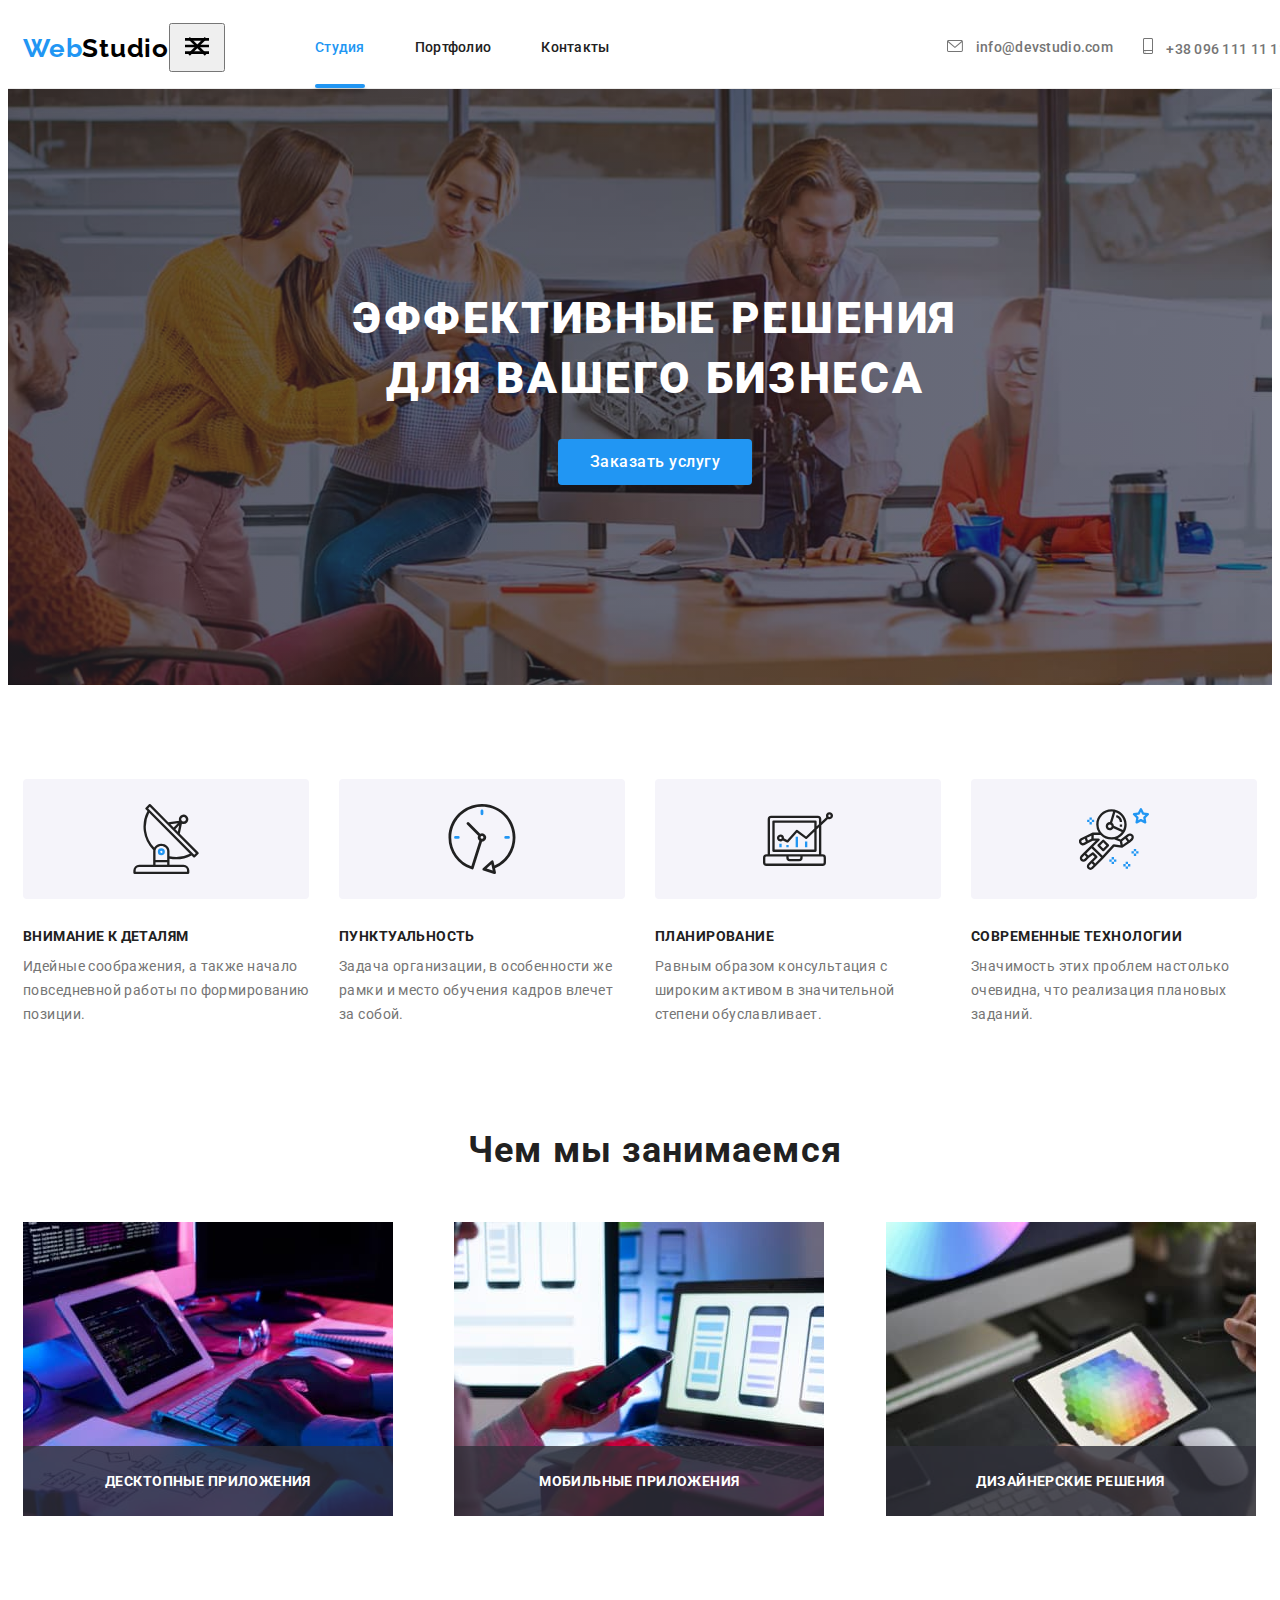
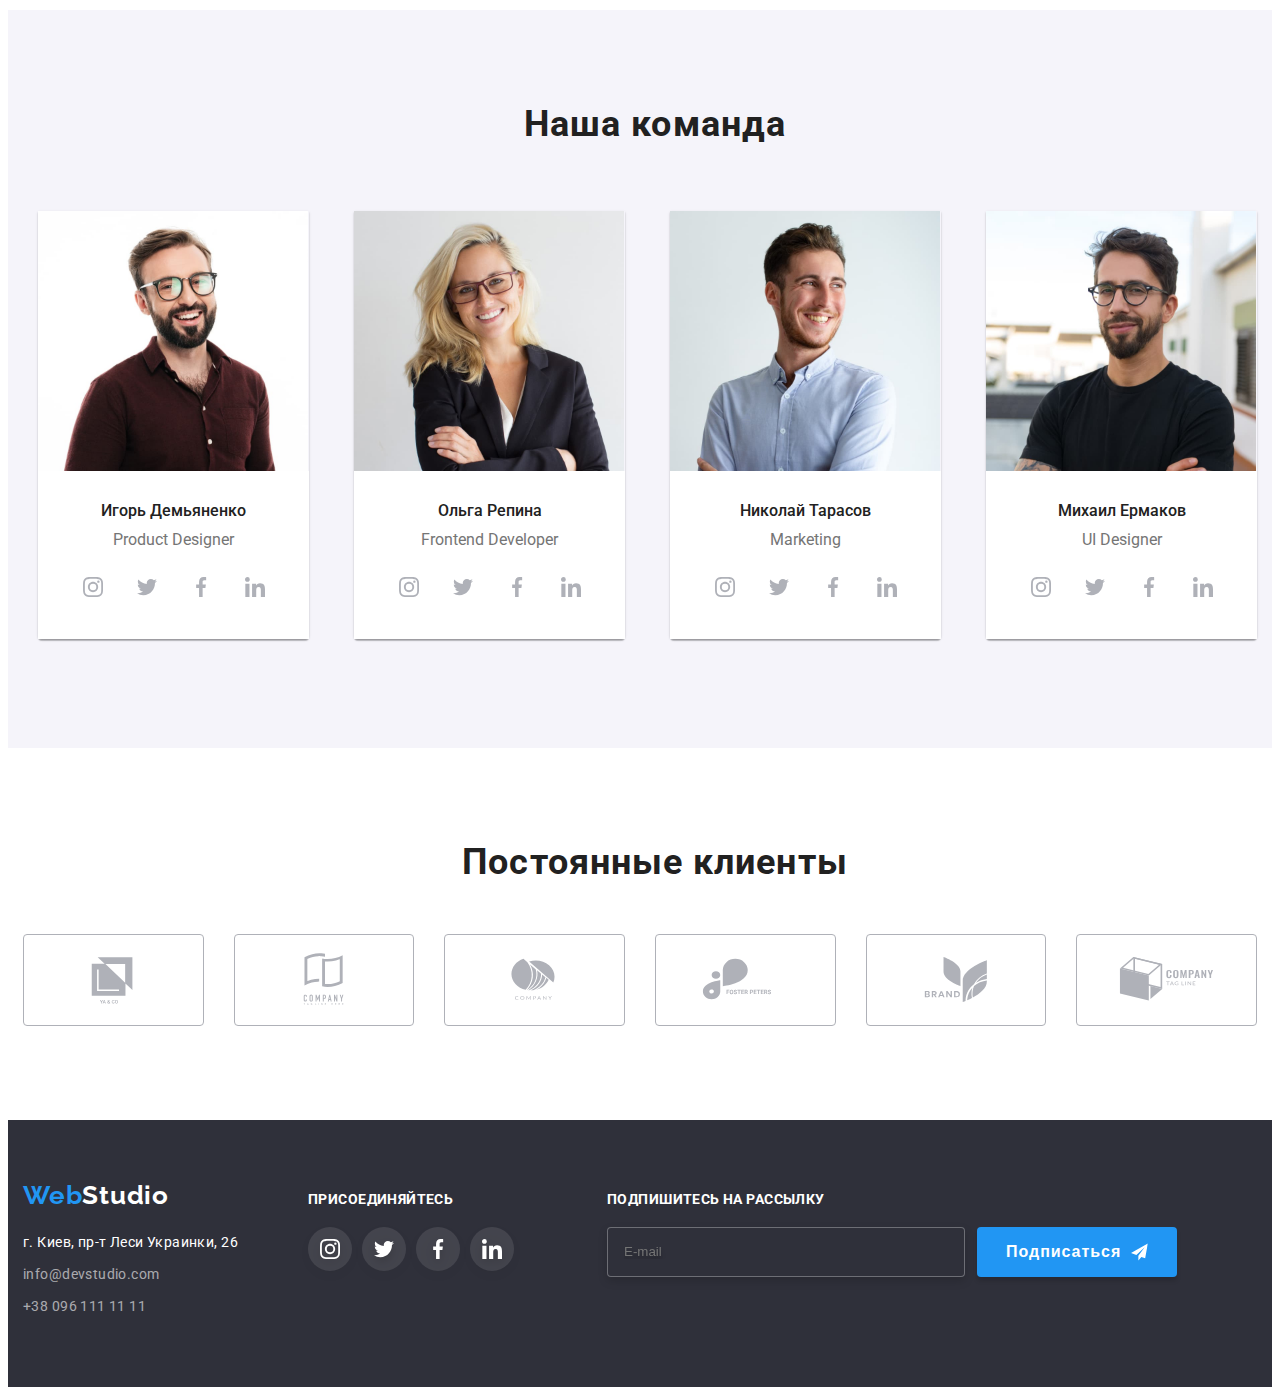
==== index.html @ 634cefa0 "hw 8 draft" ====
<!DOCTYPE html>
<html lang="en">

<head>
    <meta charset="UTF-8">
    <meta http-equiv="X-UA-Compatible" content="IE=edge">
    <meta name="viewport" content="width=device-width, initial-scale=1.0">
    <title> Home work 1</title>
    <link rel="preconnect" href="https://fonts.googleapis.com">
    <link rel="preconnect" href="https://fonts.gstatic.com" crossorigin>
    <link
        href="https://fonts.googleapis.com/css2?family=Raleway:wght@700&family=Roboto:wght@400;500;700;900&display=swap"
        rel="stylesheet">
    <link rel="stylesheet" href="https://cdnjs.cloudflare.com/ajax/libs/modern-normalize/1.0.0/modern-normalize.min.css"
        integrity="sha512-ISS7cAi1PEhQ8jnbJpJZMd29NlhNj4AWYyLOSp2CE/CsHxTCu+r+t0D2yoJudVrd0/8fTVPUVDzY5Tvli75u/g=="
        crossorigin="anonymous" referrerpolicy="no-referrer" />
    <link rel="stylesheet" href="./css/main.min.css">
</head>

<body>
    <header>
        <div class="container header">
            <nav class="site-nav">
                <a class="logo" href=""><span class="logo__text">Web</span>Studio</a>
                <button type="button" class="menu-btn menu-btn--is-open" aria-expanded="false" aria-controls="menu"
                    data-menu-button>
                    <svg width="40" height="40" aria-label="Переключатель мобильного меню">
                        <use class="menu-btn__icon" href="./images/icons.svg#menu"></use>
                        <use class="menu-btn__icon-cross" href="./images/icons.svg#close-btn-menu">
                        </use>
                    </svg>
                </button>

                <!-- <div class="menu menu-btn--is-open" id="menu" data-menu> -->

                    <ul class="site-nav__list">
                        <li class="site-nav__item">
                            <a href="./index.html" class="site-nav__link site-nav__link--current">Студия</a>
                        </li>
                        <li class="site-nav__item">
                            <a href="./portfolio.html" class="site-nav__link">Портфолио</a>
                        </li>
                        <li class="site-nav__item">
                            <a href="" class="site-nav__link">Контакты</a>
                        </li>
                    </ul>
                </nav>

                    <ul class="contacts">
                        <li class="contacts__item">
                            <a class="contacts__mail" href="info@devstudio.com">
                                <svg class="contacts__icon" width="16" height="12">
                                    <use href="./images/icons.svg#envelope"></use>
                                </svg>
                                info@devstudio.com
                            </a>
                        </li>

                        <li class="contacts__item">
                            <a class="contacts__phone" href="+380961111111">
                                <svg class="contacts__icon" width="10" height="16">
                                    <use href="./images/icons.svg#smartphone"></use>
                                </svg> +38 096 111 11 11
                            </a>
                        </li>
                    </ul>

                    <ul class="header-socials menu-btn--is-open">
                        <li class="header-socials__item">
                            <a href="" class="header-socials__link">Instagram</a>
                        </li>
                        <li class="header-socials__item">
                            <a href="" class="header-socials__link">Twitter</a>
                        </li>
                        <li class="header-socials__item">
                            <a href="" class="header-socials__link">Facebook</a>
                        </li>
                        <li class="header-socials__item">
                            <a href="" class="header-socials__link">LinkedIn</a>
                        </li>
                    </ul>
                <!-- </div> -->
           
        </div>
    </header>

    <main>
        <section class="business-decision overlay">
            <div class="container">
                <h1 class="business-decision__title"> Эффективные решения <br> для вашего бизнеса </h1>
                <button class="business-decision__button" type="button" data-modal-open>Заказать услугу</button>
            </div>

        </section>




        <section class="section">
            <!-- подразумеваем название секции преимущества-->
            <div class="container">
                <ul class="advantages">
                    <li class="advantages__item">
                    <div class="advantages-img__item">
                        <svg class="advantages-img__icon" width="70" height="70">
                            <use href="./images/icons.svg#antenna"></use>
                        </svg>
                    </div>
                        <h3 class="advantages__title">Внимание к деталям</h3>
                        <p class="advantages__desc">Идейные соображения, а также начало повседневной работы по
                            формированию позиции.</p>
                    </li>

                    <li class="advantages__item">
                    <div class="advantages-img__item">
                        <svg class="advantages-img__icon" width="70" height="70">
                            <use href="./images/icons.svg#clock"></use>
                        </svg>
                    </div>
                        <h3 class="advantages__title">Пунктуальность</h3>
                        <p class="advantages__desc">Задача организации, в особенности же рамки и место обучения
                            кадров влечет за собой.</p>
                    </li>

                    <li class="advantages__item">
                    <div class="advantages-img__item">
                        <svg class="advantages-img__icon" width="70" height="70">
                            <use href="./images/icons.svg#diagram"></use>
                        </svg>
                    </div>
                        <h3 class="advantages__title">Планирование</h3>
                        <p class="advantages__desc">Равным образом консультация с широким активом в значительной
                            степени обуславливает.</p>
                    </li>

                    <li class="advantages__item">
                    <div class="advantages-img__item">
                        <svg class="advantages-img__icon" width="70" height="70">
                            <use href="./images/icons.svg#astronaut"></use>
                        </svg>
                    </div>
                        <h3 class="advantages__title">Современные технологии</h3>
                        <p class="advantages__desc">Значимость этих проблем настолько очевидна, что реализация
                            плановых заданий.</p>
                    </li>
                </ul>
            </div>
        </section>

        <section class="work">
            <div class="container">
                <h2 class="work__title">Чем мы занимаемся</h2>

                <ul class="work__img">
                    <li class="work__item">
                        <div class="work__thumb">
                            <img src="./images/box-1.jpg" alt="разработка" width="370">
                            <div class="work__pos">
                                <p class="work__text">Десктопные приложения</p>
                            </div>
                        </div>
                    </li>

                    <li class="work__item">
                        <div class="work__thumb">
                            <img src="./images/box-2.jpg" alt="адаптация" width="370">
                            <div class="work__pos">
                                <p class="work__text"> Мобильные приложения</p>
                            </div>
                        </div>
                    </li>

                    <li class="work__item">
                        <div class="work__thumb">
                            <img src="./images/box-3.jpg" alt="дизайн" width="370">

                            <div class="work__pos">
                                <p class="work__text"> Дизайнерские решения</p>
                            </div>
                        </div>
                    </li>
                </ul>
            </div>
        </section>


        <section class="section team">
            <div class="container">
                <h2 class="team__headline">Наша команда</h2>
                <ul class="team__list">
                    <li class="team__item">
                        <img src="./images/pd.jpg" alt="член команды" width="270">
                        <div class="team__meta">
                            <h3 class="team__name">Игорь Демьяненко</h3>
                            <p lang="en" class="team__profession">Product Designer</p>

                            <ul class="team__socials">
                                <li>
                                    <a href="" class="team__link">
                                        <svg class="team__icon" width="20" height="20">
                                            <use href="./images/icons.svg#instagram"></use>
                                        </svg>
                                    </a>
                                </li>
                                <li>
                                    <a href="" class="team__link">
                                        <svg class="team__icon" width="20" height="20">
                                            <use href="./images/icons.svg#twitter"></use>
                                        </svg>
                                    </a>
                                </li>
                                <li>
                                    <a href="" class="team__link">
                                        <svg class="team__icon" width="20" height="20">
                                            <use href="./images/icons.svg#facebook"></use>
                                        </svg>
                                    </a>
                                </li>
                                <li>
                                    <a href="" class="team__link">
                                        <svg class="team__icon" width="20" height="20">
                                            <use href="./images/icons.svg#linkedin"></use>
                                        </svg>
                                    </a>
                                </li>
                            </ul>
                        </div>
                    </li>

                    <li class="team__item">
                        <img src="./images/fd.jpg" alt="член команды" width="270">
                        <div class="team__meta">
                            <h3 class="team__name">Ольга Репина</h3>
                            <p lang="en" class="team__profession">Frontend Developer</p>

                            <ul class="team__socials">
                                <li>
                                    <a href="" class="team__link">
                                        <svg class="team__icon" width="20" height="20">
                                            <use href="./images/icons.svg#instagram"></use>
                                        </svg>
                                    </a>
                                </li>
                                <li>
                                    <a href="" class="team__link">
                                        <svg class="team__icon" width="20" height="20">
                                            <use href="./images/icons.svg#twitter"></use>
                                        </svg>
                                    </a>
                                </li>
                                <li>
                                    <a href="" class="team__link">
                                        <svg class="team__icon" width="20" height="20">
                                            <use href="./images/icons.svg#facebook"></use>
                                        </svg>
                                    </a>
                                </li>
                                <li>
                                    <a href="" class="team__link">
                                        <svg class="team__icon" width="20" height="20">
                                            <use href="./images/icons.svg#linkedin"></use>
                                        </svg>
                                    </a>
                                </li>
                            </ul>
                        </div>
                    </li>

                    <li class="team__item">
                        <img src="./images/market-m.jpg" alt="член команды" width="270">
                        <div class="team__meta">
                            <h3 class="team__name">Николай Тарасов</h3>
                            <p lang="en" class="team__profession">Marketing</p>

                            <ul class="team__socials">
                                <li>
                                    <a href="" class="team__link">
                                        <svg class="team__icon" width="20" height="20">
                                            <use href="./images/icons.svg#instagram"></use>
                                        </svg>
                                    </a>
                                </li>
                                <li>
                                    <a href="" class="team__link">
                                        <svg class="team__icon" width="20" height="20">
                                            <use href="./images/icons.svg#twitter"></use>
                                        </svg>
                                    </a>
                                </li>
                                <li>
                                    <a href="" class="team__link">
                                        <svg class="team__icon" width="20" height="20">
                                            <use href="./images/icons.svg#facebook"></use>
                                        </svg>
                                    </a>
                                </li>
                                <li>
                                    <a href="" class="team__link">
                                        <svg class="team__icon" width="20" height="20">
                                            <use href="./images/icons.svg#linkedin"></use>
                                        </svg>
                                    </a>
                                </li>
                            </ul>
                        </div>
                    </li>

                    <li class="team__item">
                        <img src="./images/ui-des.jpg" alt="член команды" width="270">
                        <div class="team__meta">
                            <h3 class="team__name">Михаил Ермаков</h3>
                            <p lang="en" class="team__profession">UI Designer</p>

                            <ul class="team__socials">
                                <li>
                                    <a href="" class="team__link">
                                        <svg class="team__icon" width="20" height="20">
                                            <use href="./images/icons.svg#instagram"></use>
                                        </svg>
                                    </a>
                                </li>
                                <li>
                                    <a href="" class="team__link">
                                        <svg class="team__icon" width="20" height="20">
                                            <use href="./images/icons.svg#twitter"></use>
                                        </svg>
                                    </a>
                                </li>
                                <li>
                                    <a href="" class="team__link">
                                        <svg class="team__icon" width="20" height="20">
                                            <use href="./images/icons.svg#facebook"></use>
                                        </svg>
                                    </a>
                                </li>
                                <li>
                                    <a href="" class="team__link">
                                        <svg class="team__icon" width="20" height="20">
                                            <use href="./images/icons.svg#linkedin"></use>
                                        </svg>
                                    </a>
                                </li>
                            </ul>
                        </div>
                    </li>
                </ul>
            </div>
        </section>





        <section class="section">
            <div class="container  clients">
                <h2 class="clients__headline">Постоянные клиенты</h2>
                <ul class="clients__list">
                    <li class="clients__item">
                        <a href="" class="clients__link">
                            <svg class="clients__icon">
                                <use href="./images/icons.svg#logo-1"></use>
                            </svg>
                        </a>
                    </li>

                    <li class="clients__item">
                        <a href="" class="clients__link">
                            <svg class="clients__icon">
                                <use href="./images/icons.svg#logo-2"></use>
                            </svg>
                        </a>
                    </li>

                    <li class="clients__item">
                        <a href="" class="clients__link">
                            <svg class="clients__icon">
                                <use href="./images/icons.svg#logo-3"></use>
                            </svg>
                        </a>
                    </li>

                    <li class="clients__item">
                        <a href="" class="clients__link">
                            <svg class="clients__icon">
                                <use href="./images/icons.svg#logo-4"></use>
                            </svg>
                        </a>
                    </li>

                    <li class="clients__item">
                        <a href="" class="clients__link">
                            <svg class="clients__icon">
                                <use href="./images/icons.svg#logo-5"></use>
                            </svg>
                        </a>
                    </li>

                    <li class="clients__item">
                        <a href="" class="clients__link">
                            <svg class="clients__icon">
                                <use href="./images/icons.svg#logo-6"></use>
                            </svg>
                        </a>
                    </li>
                </ul>
            </div>
        </section>
    </main>

<footer class="footer">
    <div class="container">
        <div class="footer__tabl">
            <address class="footer__list"> 
                <a class="logo footer__logo" href=""><span class="logo__text">Web</span>Studio</a>
                <ul class="footer__contacts">
                    <li class="footer__item">
                        <a class="footer__address" href="">г. Киев, пр-т Леси Украинки, 26</a>
                    </li>
                    <li class="footer__item"><a class="footer__mail" href="info@devstudio.com">info@devstudio.com</a>
                    </li>
                    <li class="footer__item"><a class="footer__phone" href="+380961111111">+38 096 111 11 11</a></li>
                </ul>
            </address>
       

            <div class="footer-socials">
                <h2 class="footer-socials__title"> Присоединяйтесь</h2>
                <ul class="footer-socials__list">
                    <li>
                        <a href="" class="footer-socials__link">
                            <svg class="footer-socials__icon" width="20" height="20">
                                <use href="./images/icons.svg#instagram"></use>
                            </svg>
                        </a>
                    </li>

                    <li>
                        <a href="" class="footer-socials__link">
                            <svg class="footer-socials__icon" width="20" height="20">
                                <use href="./images/icons.svg#twitter"></use>
                            </svg>
                        </a>
                    </li>
                    <li>
                        <a href="" class="footer-socials__link">
                            <svg class="footer-socials__icon" width="20" height="20">
                                <use href="./images/icons.svg#facebook"></use>
                            </svg>
                        </a>
                    </li>
                    <li>
                        <a href="" class="footer-socials__link">
                            <svg class="footer-socials__icon" width="20" height="20">
                                <use href="./images/icons.svg#linkedin"></use>
                            </svg>
                        </a>
                    </li>
                </ul>
            </div>
        </div>


            <div class="footer-form">
                <b class="footer-form__title">Подпишитесь на рассылку</b>
                <form class="footer-form__cont" id="" action="">
                    <input type="email" name="email" placeholder="E-mail" class="footer-form__input">
                    <button class="footer-form__btn" type="submit">Подписаться
                        <svg class="footer-form__icon" width="24" height="24">
                            <use href="./images/icons.svg#icon-send"></use>
                        </svg>
                    </button>
                </form>
            </div>
        
    </div>
 </footer>


    <!-- modal -->

    <div class="backdrop backdrop--is-hidden" data-modal>
        <div class="modal">
            <button class="modal__cross" type="button" data-modal-close>
                <svg class="modal__icon" width="11" height="11">
                    <use href="./images/icons.svg#modal-close-btn"></use>
                </svg>
            </button>

            <form class="form">
                <h2 class="form__title">Оставьте свои данные, мы вам перезвоним</h2>
                <div class="form__field">
                    <label class="form__label" for="name">Имя</label>
                    <input class="form__input" type="text" name="name" id="name">
                    <svg class="form__icon" width="18" height="18">
                        <use href="./images/icons.svg#person-black"></use>
                    </svg>
                </div>

                <div class="form__field">
                    <label class="form__label" for="tel">Телефон</label>
                    <input class="form__input" type="tel" name="tel" id="tel">
                    <svg class="form__icon" width="18" height="18">
                        <use href="./images/icons.svg#phone-black"></use>
                    </svg>
                </div>

                <div class="form__field">
                    <label class="form__label" for="email">Почта</label>
                    <input class="form__input" type="email" name="email" id="email">
                    <svg class="form__icon" width="18" height="18">
                        <use href="./images/icons.svg#email-black"></use>
                    </svg>
                </div>

                <div class="form__field">
                    <label class="form__label" for="comments">Комментарий</label>
                    <textarea name="comments" id="comments" placeholder="Введите текст" rows="10"
                        class="form__comments"></textarea>
                </div>

                <!-- <div class="form__field">
                    <input class="checkbox" type="checkbox" name="checkbox" id="checkbox">
                    <label for="checkbox">Соглашаюсь с рассылкой и принимаю Условия договора</label>
                </div> -->

                <!-- without id -->
                <label class="form__agreement">
                    <input class="form__checkbox" type="checkbox" name="checkbox">
                    <!-- <svg class="icon-check">
                        <use href="./images/icons.svg#icon-check"></use>
                    </svg> -->
                    <span class="form__icon-check"></span>
                    Соглашаюсь с рассылкой и принимаю&nbsp;<a href=""> Условия договора </a>
                </label>

                <button type="submit" class="form__btn">Отправить </button>
            </form>

        </div>
    </div>

    <script src="./js/modal.js"></script>


</body>

</html>
---- css/main.min.css ----
ul{list-style:none}h1,h2,h3,h4,h5,h6,p,ul{margin:0;padding:0}img{display:block;max-width:100%;height:auto}body{font-family:Roboto, sans-serif;font-style:normal;font-size:14px;background-color:#ffffff;color:var(--primary-text-color)}:root{--primary-text-color: #757575;--title-text-color: #212121;--accent-text-color: #2196f3;--background-color: #ffffff;--second-background-color: #f5f4fa;--bcg-color-footer: #2f303a;--button-text-color: #ffffff;--button-text-secondary-color: #212121;--button-bcg-color: #2196f3;--button-secondary-bcg-color: #f5f4fa;--card-set-gap: 30px;--animation-timing: cubic-bezier(0.4, 0, 0.2, 1)}.container{margin-left:auto;margin-right:auto;padding-left:15px;padding-right:15px;width:1200px;width:100%}.section{padding-top:94px;padding-bottom:94px}@media screen and (max-width: 1199px){.section{padding-top:60px;padding-bottom:60px}}@media screen and (min-width: 320px) and (max-width: 1199px){.logo{display:inline-block;font-family:Raleway;font-style:normal;font-weight:bold;font-size:24px;line-height:1.16;letter-spacing:0.03em;text-decoration:none;color:#000000}}@media screen and (min-width: 1200px){.logo{display:inline-block;font-family:Raleway;font-style:normal;font-weight:bold;font-size:26px;line-height:1.19;letter-spacing:0.03em;color:#000000;text-decoration:none}}.logo__text{color:var(--accent-text-color);text-decoration:none}.footer__logo{margin-bottom:20px;-webkit-box-align:center;-ms-flex-align:center;align-items:center;color:var(--button-text-color)}@media screen and (min-width: 320px) and (max-width: 767px){.header{position:relative}}@media screen and (min-width: 768px){.header{display:-webkit-box;display:-ms-flexbox;display:flex;-webkit-box-align:center;-ms-flex-align:center;align-items:center;-webkit-box-pack:justify;-ms-flex-pack:justify;justify-content:space-between;border-bottom:1px solid #ececec}}@media screen and (min-width: 1200px){.header{display:-webkit-box;display:-ms-flexbox;display:flex;-webkit-box-align:center;-ms-flex-align:center;align-items:center;border-bottom:1px solid #ececec}}@media screen and (min-width: 320px){.site-nav{display:-webkit-box;display:-ms-flexbox;display:flex;-webkit-box-align:center;-ms-flex-align:center;align-items:center;-webkit-box-pack:justify;-ms-flex-pack:justify;justify-content:space-between}}@media screen and (min-width: 768px){.site-nav{display:-webkit-box;display:-ms-flexbox;display:flex;-webkit-box-align:center;-ms-flex-align:center;align-items:center}}@media screen and (min-width: 1200px){.site-nav{display:-webkit-box;display:-ms-flexbox;display:flex;-webkit-box-align:center;-ms-flex-align:center;align-items:center}}@media screen and (min-width: 768px){.site-nav__list{display:-webkit-box;display:-ms-flexbox;display:flex;-webkit-box-align:center;-ms-flex-align:center;align-items:center;margin-left:88px}}@media screen and (min-width: 1200px){.site-nav__list{display:-webkit-box;display:-ms-flexbox;display:flex;-webkit-box-align:center;-ms-flex-align:center;align-items:center;margin-left:90px}}@media screen and (min-width: 320px){.site-nav__link{display:block;padding-bottom:32px;font-weight:500;font-size:40px;line-height:1.17;letter-spacing:0.02em;color:var(--title-text-color);text-decoration:none;-webkit-transition:color 250ms var(--animation-timing);transition:color 250ms var(--animation-timing)}}@media screen and (min-width: 768px){.site-nav__link{display:block;padding-top:32px;padding-bottom:32px;font-size:14px;line-height:1.14;letter-spacing:0.02em;font-weight:500;color:var(--title-text-color);text-decoration:none;-webkit-transition:color 250ms var(--animation-timing);transition:color 250ms var(--animation-timing)}}@media screen and (min-width: 1200px){.site-nav__link{display:block;padding-top:32px;padding-bottom:32px;font-weight:500;color:var(--title-text-color);text-decoration:none;-webkit-transition:color 250ms var(--animation-timing);transition:color 250ms var(--animation-timing)}}.site-nav__link:hover,.site-nav__link:focus{color:var(--accent-text-color)}.site-nav__link:focus::after,.site-nav__link:hover::after{opacity:1}.site-nav__link::after{content:' ';display:block;position:absolute;left:0;bottom:0;width:100%;height:4px;border-radius:2px;background-color:var(--accent-text-color);-webkit-box-shadow:0px 4px 4px rgba(0,0,0,0.25);box-shadow:0px 4px 4px rgba(0,0,0,0.25);opacity:0;-webkit-transition:opacity 250ms var(--animation-timing);transition:opacity 250ms var(--animation-timing)}@media screen and (min-width: 768px){.site-nav__item{position:relative}}@media screen and (min-width: 1200px){.site-nav__item{position:relative}}@media screen and (min-width: 768px){.site-nav__item:not(:last-child){margin-right:50px}}@media screen and (min-width: 1200px){.site-nav__item:not(:last-child){margin-right:50px}}.site-nav__link--current{color:var(--accent-text-color)}.site-nav__link--current::after{content:' ';display:block;position:absolute;left:0;bottom:0;width:100%;height:4px;border-radius:2px;background-color:var(--accent-text-color);-webkit-box-shadow:0px 4px 4px rgba(0,0,0,0.25);box-shadow:0px 4px 4px rgba(0,0,0,0.25);opacity:1}@media screen and (min-width: 320px) and (max-width: 767px){.contacts{margin-top:270px}}@media screen and (min-width: 768px) and (max-width: 1199px){.contacts{display:-webkit-box;display:-ms-flexbox;display:flex;-webkit-box-orient:vertical;-webkit-box-direction:normal;-ms-flex-direction:column;flex-direction:column;margin-left:auto}}@media screen and (min-width: 1200px){.contacts{display:-webkit-box;display:-ms-flexbox;display:flex;margin-left:auto}}@media screen and (min-width: 1200px){.contacts__item:last-child{margin-left:30px}}@media screen and (min-width: 768px){.contacts__item:not(:last-child){margin-bottom:10px}}@media screen and (min-width: 1200px){.contacts__item:not(:last-child){margin-bottom:0px}}@media screen and (min-width: 320px) and (max-width: 767px){.contacts__item{margin-bottom:32px}}@media screen and (min-width: 768px){.contacts__item{display:-webkit-box;display:-ms-flexbox;display:flex;-webkit-box-align:center;-ms-flex-align:center;align-items:center}}@media screen and (min-width: 1200px){.contacts__item{display:-webkit-box;display:-ms-flexbox;display:flex;-webkit-box-align:center;-ms-flex-align:center;align-items:center}}@media screen and (min-width: 320px) and (max-width: 767px){.contacts__mail,.contacts__phone{font-weight:500;font-size:24px;line-height:1.16;letter-spacing:0.02em;color:var(--primary-text-color);text-decoration:none}.contacts__mail:hover,.contacts__mail:focus,.contacts__phone:hover,.contacts__phone:focus{font-weight:500;font-size:34px;line-height:1.17;letter-spacing:0.02em;color:var(--accent-text-color)}}@media screen and (min-width: 768px){.contacts__mail,.contacts__phone{font-style:normal;font-weight:500;font-size:12px;line-height:1.16;letter-spacing:0.02em;color:var(--primary-text-color);text-decoration:none;-webkit-transition:color 250ms var(--animation-timing);transition:color 250ms var(--animation-timing)}}@media screen and (min-width: 1200px){.contacts__mail,.contacts__phone{font-style:normal;font-weight:500;font-size:14px;line-height:1.14;letter-spacing:0.02em;color:var(--primary-text-color);text-decoration:none;-webkit-transition:color 250ms var(--animation-timing);transition:color 250ms var(--animation-timing)}}.contacts__mail:hover,.contacts__mail:focus,.contacts__phone:hover,.contacts__phone:focus{color:var(--accent-text-color)}@media screen and (min-width: 320px) and (max-width: 767px){.contacts__icon{display:none}}@media screen and (min-width: 768px){.contacts__icon{margin-right:8px;fill:var(--primary-text-color)}}@media screen and (min-width: 1200px){.contacts__icon{margin-right:10px;fill:var(--primary-text-color)}}.contacts__mail:hover .contacts__icon,.contacts__mail:focus .contacts__icon,.contacts__phone:focus .contacts__icon,.contacts__phone:hover .contacts__icon{fill:var(--accent-text-color)}.contacts__mail-current{color:var(--accent-text-color)}@media screen and (min-width: 320px) and (max-width: 767px){.header-socials{display:-webkit-box;display:-ms-flexbox;display:flex;-webkit-box-orient:horizontal;-webkit-box-direction:normal;-ms-flex-direction:row;flex-direction:row;margin-top:64px}.header-socials__link{display:-webkit-box;display:-ms-flexbox;display:flex;-webkit-box-pack:center;-ms-flex-pack:center;justify-content:center;-webkit-box-align:center;-ms-flex-align:center;align-items:center;font-weight:500;font-size:18px;line-height:1.22;letter-spacing:0.02em;color:var(--accent-text-color);text-decoration:none}.header-socials__link::after{content:' ';display:inline-block;width:22px;height:0px;border-radius:2px;border:1px solid rgba(33,33,33,0.2);-webkit-transform:rotate(90deg);transform:rotate(90deg)}}@media screen and (min-width: 768px){.header-socials{display:none}}@media screen and (min-width: 320px){.business-decision{text-align:center;padding-top:118px;padding-bottom:60px}}@media screen and (min-width: 768px){.business-decision{text-align:center;background:#2f303a;padding-top:118px;padding-bottom:204px}}@media screen and (min-width: 1200px){.business-decision{text-align:center;background:#2f303a;padding-top:200px;padding-bottom:200px}}@media (min-width: 1200px){.business-decision.overlay{margin:0 auto;background-image:-webkit-gradient(linear, left top, right top, from(rgba(47,48,58,0.5)), to(rgba(47,48,58,0.3))),url("../images/header.jpg");background-image:linear-gradient(to right, rgba(47,48,58,0.5), rgba(47,48,58,0.3)),url("../images/header.jpg");background-repeat:no-repeat;background-position:center;background-size:cover}}@media (min-resolution: 2pddx){.business-decision.overlay{background-image:-webkit-gradient(linear, left top, right top, from(rgba(47,48,58,0.5)), to(rgba(47,48,58,0.3))),url("../images/header.jpg");background-image:linear-gradient(to right, rgba(47,48,58,0.5), rgba(47,48,58,0.3)),url("../images/header.jpg")}}@media (min-width: 320px){.business-decision__title{font-weight:900;font-size:26px;line-height:1.62;text-align:center;letter-spacing:0.06em;text-transform:uppercase;color:#ffffff;margin-bottom:var(--card-set-gap)}}@media screen and (min-width: 768px){.business-decision__title{margin-top:0;margin-bottom:var(--card-set-gap);display:block;font-weight:900;font-size:44px;line-height:1.36;text-align:center;letter-spacing:0.06em;text-transform:uppercase;color:#ffffff}}@media screen and (min-width: 1200px){.business-decision__title{margin-top:0;margin-bottom:var(--card-set-gap);display:block;font-weight:900;font-size:44px;line-height:1.36;text-align:center;letter-spacing:0.06em;text-transform:uppercase;color:#ffffff}}.business-decision__button{padding:10px 32px 10px 32px;font-family:inherit;font-weight:500;font-size:16px;line-height:1.63;text-align:center;letter-spacing:0.03em;background-color:var(--button-bcg-color);color:var(--button-text-color);border-radius:4px;cursor:pointer;border:transparent;-webkit-transition:color 250ms var(--animation-timing),background-color 250ms var(--animation-timing);transition:color 250ms var(--animation-timing),background-color 250ms var(--animation-timing)}.advantages{display:-webkit-box;display:-ms-flexbox;display:flex;margin-top:0;margin-bottom:0;padding-left:0}@media screen and (max-width: 767px){.advantages{display:block;-webkit-box-pack:center;-ms-flex-pack:center;justify-content:center;-webkit-box-align:center;-ms-flex-align:center;align-items:center}}@media (min-width: 768px) and (max-width: 1199px){.advantages{-ms-flex-wrap:wrap;flex-wrap:wrap;margin:-15px}}@media (max-width: 767px){.advantages__item{margin-right:0;width:100%}}@media (min-width: 768px) and (max-width: 1199px){.advantages__item{margin:15px;width:calc((100% - 4 * 15px) / 2)}}@media (min-width: 1200px){.advantages__item{display:-webkit-box;display:-ms-flexbox;display:flex;-webkit-box-orient:vertical;-webkit-box-direction:normal;-ms-flex-direction:column;flex-direction:column;width:calc((100% - 90px) / 4);margin-right:var(--card-set-gap)}}.advantages__item:not(:last-child){margin-bottom:10px}.advantages-img__item{display:-webkit-box;display:-ms-flexbox;display:flex;-webkit-box-align:center;-ms-flex-align:center;align-items:center;-webkit-box-pack:center;-ms-flex-pack:center;justify-content:center;height:120px;background-color:var(--button-secondary-bcg-color);border-radius:4px;margin-bottom:var(--card-set-gap)}.advantages__title{margin-bottom:10px;font-weight:bold;font-size:14px;line-height:1.14;letter-spacing:0.03em;text-transform:uppercase;color:var(--title-text-color)}@media (max-width: 767px){.advantages__title{text-align:center}}.advantages__desc{font-weight:normal;font-size:14px;line-height:1.71;letter-spacing:0.03em;color:var(--primary-text-color)}.work{padding-top:0;padding-bottom:94px}@media (max-width: 1200px){.work{display:none}}.work__title{margin-bottom:50px;font-style:normal;font-weight:bold;font-size:36px;line-height:1.16;text-align:center;letter-spacing:0.03em;color:var(--title-text-color)}.work__img{padding:0;margin:0;display:-webkit-box;display:-ms-flexbox;display:flex;-ms-flex-wrap:wrap;flex-wrap:wrap;margin-left:calc(-1 * var(--card-set-gap));margin-top:calc(-1 * var(--card-set-gap))}.work__item{-ms-flex-preferred-size:calc(100% / 3 - 30px);flex-basis:calc(100% / 3 - 30px);margin-left:var(--card-set-gap);margin-top:var(--card-set-gap)}.work__thumb{position:relative}.work__pos{position:absolute;display:-webkit-box;display:-ms-flexbox;display:flex;-webkit-box-pack:center;-ms-flex-pack:center;justify-content:center;-webkit-box-align:center;-ms-flex-align:center;align-items:center;bottom:0;left:0;width:370px;height:70px;background-color:rgba(47,48,58,0.8);opacity:1}.work__text{font-weight:bold;font-size:14px;line-height:16px;text-align:center;letter-spacing:0.03em;text-transform:uppercase;color:var(--button-text-color)}.team{background-color:var(--second-background-color)}.team__headline{margin-bottom:50px;font-style:normal;font-weight:bold;font-size:36px;line-height:1.16;text-align:center;letter-spacing:0.03em;color:var(--title-text-color)}@media (max-width: 767px){.team__list{display:-webkit-box;display:-ms-flexbox;display:flex;-webkit-box-orient:vertical;-webkit-box-direction:normal;-ms-flex-direction:column;flex-direction:column;-webkit-box-align:center;-ms-flex-align:center;align-items:center}}@media (max-width: 1199px){.team__list{display:-webkit-box;display:-ms-flexbox;display:flex;-ms-flex-wrap:wrap;flex-wrap:wrap;-webkit-box-pack:center;-ms-flex-pack:center;justify-content:center;margin:-15px}}@media (min-width: 1200px){.team__list{display:-webkit-box;display:-ms-flexbox;display:flex}}@media (max-width: 767px){.team__item{margin-bottom:30px}}@media (min-width: 768px){.team__item{max-width:354px;width:calc((100% - 4 * 15px) /2);margin:15px}}@media (min-width: 1200px){.team__item{width:calc((100% - 90px) / 4);margin-right:var(--card-set-gap);-webkit-box-shadow:0px 1px 3px rgba(0,0,0,0.12),0px 1px 1px rgba(0,0,0,0.14),0px 2px 1px rgba(0,0,0,0.2);box-shadow:0px 1px 3px rgba(0,0,0,0.12),0px 1px 1px rgba(0,0,0,0.14),0px 2px 1px rgba(0,0,0,0.2);border-radius:0px 0px 4px 4px}}@media (min-width: 1200px){.team__item:not(:last-child){margin-right:30px}}.team__meta{text-align:center;padding:30px 0px;background-color:var(--background-color)}.team__name{padding-bottom:10px;font-weight:500;font-size:16px;line-height:1.19;color:var(--button-text-secondary-color)}.team__profession{font-weight:normal;font-size:16px;line-height:1.19;color:var(--primary-text-color)}.team__socials{display:-webkit-box;display:-ms-flexbox;display:flex;-webkit-box-pack:center;-ms-flex-pack:center;justify-content:center;padding-top:16px}.team__socials li:not(:last-child){margin-right:10px}.team__link{display:-webkit-box;display:-ms-flexbox;display:flex;-webkit-box-align:center;-ms-flex-align:center;align-items:center;-webkit-box-pack:center;-ms-flex-pack:center;justify-content:center;width:44px;height:44px;border-radius:50%;background-color:#fff;list-style:none;-webkit-transition:background-color 250ms var(--animation-timing);transition:background-color 250ms var(--animation-timing)}.team__link:focus,.team__link:hover{background-color:var(--button-bcg-color)}.team__icon{fill:#afb1b8}.team__link:focus .team__icon,.team__link:hover .team__icon{fill:var(--button-text-color)}.clients__headline{margin-bottom:50px;font-style:normal;font-weight:bold;font-size:36px;line-height:1.16;text-align:center;letter-spacing:0.03em;color:var(--title-text-color)}.clients__list{display:-webkit-box;display:-ms-flexbox;display:flex;-ms-flex-wrap:wrap;flex-wrap:wrap;-webkit-box-align:center;-ms-flex-align:center;align-items:center;-webkit-box-pack:center;-ms-flex-pack:center;justify-content:center;list-style:none}@media (max-width: 767px){.clients__list{display:-webkit-box;display:-ms-flexbox;display:flex;-webkit-box-orient:horizontal;-webkit-box-direction:normal;-ms-flex-direction:row;flex-direction:row;-ms-flex-wrap:wrap;flex-wrap:wrap}}@media (min-width: 768px) and (max-width: 1199px){.clients__list{-webkit-box-orient:horizontal;-webkit-box-direction:normal;-ms-flex-direction:row;flex-direction:row;-webkit-box-pack:justify;-ms-flex-pack:justify;justify-content:space-between;margin:-15px}}.clients__list:last-child{margin-right:0}@media (max-width: 767px){.clients__item{width:calc((100% - 4 * 15px) / 2);margin:15px}}@media (min-width: 768px) and (max-width: 1199px){.clients__item{width:calc((100% - 6 * 15px) / 3);margin:15px}}@media (min-width: 1200px){.clients__item{width:calc((100% - 180px) / 6);margin-right:var(--card-set-gap);margin-bottom:0}}.clients__link{display:-webkit-box;display:-ms-flexbox;display:flex;-webkit-box-align:center;-ms-flex-align:center;align-items:center;-webkit-box-pack:center;-ms-flex-pack:center;justify-content:center;background-color:var(--background-color);height:92px;border:1px solid #afb1b8;-webkit-box-sizing:border-box;box-sizing:border-box;border-radius:4px;-webkit-transition:250ms var(--animation-timing);transition:250ms var(--animation-timing)}.clients__link:hover,.clients__link:focus{border:1px solid var(--button-bcg-color)}.clients__icon{height:60px;width:106px;fill:#afb1b8;-webkit-transition:250ms var(--animation-timing);transition:250ms var(--animation-timing)}.clients__link:hover .clients__icon,.clients__link:focus .clients__icon{fill:var(--accent-text-color)}@media (max-width: 767px){.filters{display:-webkit-box;display:-ms-flexbox;display:flex;-ms-flex-wrap:wrap;flex-wrap:wrap;padding:0;margin-bottom:30px}}@media (min-width: 768px) and (max-width: 1199px){.filters{display:-webkit-box;display:-ms-flexbox;display:flex;-webkit-box-pack:center;-ms-flex-pack:center;justify-content:center;margin-bottom:30px}}@media (min-width: 1200px){.filters{margin-bottom:50px;display:-webkit-box;display:-ms-flexbox;display:flex;-webkit-box-pack:center;-ms-flex-pack:center;justify-content:center}}.filters__item{margin-right:8px}@media (max-width: 767px){.filters__item{margin-bottom:15px}}.filters__item:not(:last-child){margin-right:8px}.button{padding:6px 22px 6px 22px;font-family:inherit;font-weight:500;font-size:16px;line-height:1.63;text-align:center;letter-spacing:0.03em;color:var(--button-text-secondary-color);background-color:var(--button-secondary-bcg-color);border-radius:4px;cursor:pointer;border:transparent;-webkit-transition:color 250ms var(--animation-timing),background-color 250ms var(--animation-timing),-webkit-box-shadow 250ms var(--animation-timing);transition:color 250ms var(--animation-timing),background-color 250ms var(--animation-timing),-webkit-box-shadow 250ms var(--animation-timing);transition:color 250ms var(--animation-timing),box-shadow 250ms var(--animation-timing),background-color 250ms var(--animation-timing);transition:color 250ms var(--animation-timing),box-shadow 250ms var(--animation-timing),background-color 250ms var(--animation-timing),-webkit-box-shadow 250ms var(--animation-timing)}.button:hover,.button:focus{background-color:var(--button-bcg-color);color:var(--button-text-color);-webkit-box-shadow:0px 3px 1px rgba(0,0,0,0.1),0px 1px 2px rgba(0,0,0,0.08),0px 2px 2px rgba(0,0,0,0.12);box-shadow:0px 3px 1px rgba(0,0,0,0.1),0px 1px 2px rgba(0,0,0,0.08),0px 2px 2px rgba(0,0,0,0.12);border-radius:4px}@media (max-width: 767px){.card-set{display:-webkit-box;display:-ms-flexbox;display:flex;-webkit-box-orient:vertical;-webkit-box-direction:normal;-ms-flex-direction:column;flex-direction:column;margin-bottom:0;margin-top:0;padding:0}}@media (min-width: 768px) and (max-width: 1199px){.card-set{display:-webkit-box;display:-ms-flexbox;display:flex;-ms-flex-wrap:wrap;flex-wrap:wrap;padding:0;margin:-15px}}@media (min-width: 1200px){.card-set{padding:0;margin:0;display:-webkit-box;display:-ms-flexbox;display:flex;-ms-flex-wrap:wrap;flex-wrap:wrap;margin-left:calc(-1 * var(--card-set-gap));margin-top:calc(-1 * var(--card-set-gap))}}@media (max-width: 767px){.card-set__item{margin-bottom:30px}}@media (min-width: 768px) and (max-width: 1199px){.card-set__item{margin:15px}}@media (min-width: 1200px){.card-set__item{-ms-flex-preferred-size:calc(100% / 3 - 30px);flex-basis:calc(100% / 3 - 30px);margin-left:var(--card-set-gap);margin-top:var(--card-set-gap);background:#ffffff;-webkit-transition:-webkit-box-shadow 250ms var(--animation-timing);transition:-webkit-box-shadow 250ms var(--animation-timing);transition:box-shadow 250ms var(--animation-timing);transition:box-shadow 250ms var(--animation-timing), -webkit-box-shadow 250ms var(--animation-timing)}}.card-set__item:focus,.card-set__item:hover{border:1px solid #eeeeee;-webkit-box-sizing:border-box;box-sizing:border-box;-webkit-box-shadow:0px 1px 1px rgba(0,0,0,0.12),0px 4px 4px rgba(0,0,0,0.06),1px 4px 6px rgba(0,0,0,0.16);box-shadow:0px 1px 1px rgba(0,0,0,0.12),0px 4px 4px rgba(0,0,0,0.06),1px 4px 6px rgba(0,0,0,0.16)}.card__thumb{position:relative;overflow:hidden}.card__overlay{position:absolute;top:0;left:0;width:100%;height:100%;background-color:rgba(33,150,243,0.9);-webkit-transform:translateY(100%);transform:translateY(100%);-webkit-transition:-webkit-transform 250ms cubic-bezier(0.4, 0, 0.2, 1);transition:-webkit-transform 250ms cubic-bezier(0.4, 0, 0.2, 1);transition:transform 250ms cubic-bezier(0.4, 0, 0.2, 1);transition:transform 250ms cubic-bezier(0.4, 0, 0.2, 1), -webkit-transform 250ms cubic-bezier(0.4, 0, 0.2, 1)}.card:hover .card__overlay{-webkit-transform:translateY(0);transform:translateY(0)}.card__text{position:absolute;top:50%;left:50%;-webkit-transform:translate(-50%, -50%);transform:translate(-50%, -50%);width:322px;font-style:normal;font-weight:normal;font-size:18px;line-height:28px;letter-spacing:0.03em;color:#ffffff}.card__content{padding:20px 24px;border:1px solid #eeeeee}.card__title{margin-bottom:4px;font-weight:bold;font-size:18px;line-height:2;letter-spacing:0.06em;color:var(--title-text-color)}.card__desc{font-weight:normal;font-size:16px;line-height:1.87;letter-spacing:0.03em;color:var(--primary-text-color)}.footer{display:-webkit-box;display:-ms-flexbox;display:flex;padding-top:60px;padding-bottom:60px;background-color:var(--bcg-color-footer)}@media (min-width: 1200px){.footer .container{display:-webkit-box;display:-ms-flexbox;display:flex;-webkit-box-align:baseline;-ms-flex-align:baseline;align-items:baseline}}@media (max-width: 767px){.footer__tabl{display:-webkit-box;display:-ms-flexbox;display:flex;-webkit-box-orient:vertical;-webkit-box-direction:normal;-ms-flex-direction:column;flex-direction:column}}@media (min-width: 768px) and (max-width: 1199px){.footer__tabl{display:-webkit-box;display:-ms-flexbox;display:flex;-webkit-box-orient:horizontal;-webkit-box-direction:normal;-ms-flex-direction:row;flex-direction:row;-ms-flex-pack:distribute;justify-content:space-around}}@media (min-width: 1200px){.footer__tabl{display:-webkit-box;display:-ms-flexbox;display:flex;-webkit-box-align:baseline;-ms-flex-align:baseline;align-items:baseline}}.footer__item{margin-bottom:8px;margin-right:70px}@media (max-width: 1199px){.footer__item{margin-right:0}}@media (max-width: 1199px){.footer__list{display:-webkit-box;display:-ms-flexbox;display:flex;-webkit-box-align:center;-ms-flex-align:center;align-items:center;-webkit-box-orient:vertical;-webkit-box-direction:normal;-ms-flex-direction:column;flex-direction:column}}@media (max-width: 1199px){.footer__contacts{display:-webkit-box;display:-ms-flexbox;display:flex;-webkit-box-align:center;-ms-flex-align:center;align-items:center;-webkit-box-orient:vertical;-webkit-box-direction:normal;-ms-flex-direction:column;flex-direction:column}}.footer__address{font-style:normal;font-weight:normal;font-size:14px;line-height:1.71;letter-spacing:0.03em;color:#ffffff;text-decoration:none}.footer__mail,.footer__phone{font-style:normal;font-weight:normal;font-size:14px;line-height:1.71;letter-spacing:0.03em;color:rgba(255,255,255,0.6);text-decoration:none}.footer-socials{display:-webkit-box;display:-ms-flexbox;display:flex;-webkit-box-orient:vertical;-webkit-box-direction:normal;-ms-flex-direction:column;flex-direction:column;padding:0}@media (max-width: 767px){.footer-socials{display:-webkit-box;display:-ms-flexbox;display:flex;-webkit-box-align:center;-ms-flex-align:center;align-items:center;padding-top:60px}}@media (max-width: 1199px){.footer-socials{padding-bottom:60px;display:-webkit-box;display:-ms-flexbox;display:flex;-webkit-box-align:center;-ms-flex-align:center;align-items:center;-webkit-box-orient:vertical;-webkit-box-direction:normal;-ms-flex-direction:column;flex-direction:column}}.footer-socials__title{margin-bottom:20px;font-weight:bold;font-size:14px;line-height:16px;letter-spacing:0.03em;text-transform:uppercase;color:#ffffff}.footer-socials__list{display:-webkit-box;display:-ms-flexbox;display:flex;margin:0;padding:0}.footer-socials__list li:not(:last-child){margin-right:10px}.footer-socials__link{display:-webkit-box;display:-ms-flexbox;display:flex;-webkit-box-align:center;-ms-flex-align:center;align-items:center;-webkit-box-pack:center;-ms-flex-pack:center;justify-content:center;width:44px;height:44px;border-radius:50%;background-color:rgba(255,255,255,0.1);-webkit-filter:drop-shadow(0px 4px 4px rgba(0,0,0,0.25));filter:drop-shadow(0px 4px 4px rgba(0,0,0,0.25));list-style:none;-webkit-transition:background-color 250ms var(--animation-timing);transition:background-color 250ms var(--animation-timing)}.footer-socials__link:focus,.footer-socials__link:hover{background-color:var(--button-bcg-color)}.footer-socials__icon{fill:var(--button-text-color)}.footer-socials__link:hover .footer-socials__icon,.footer-socials__link:focus .footer-socials__icon{fill:var(--button-text-color)}.footer-form{display:-webkit-box;display:-ms-flexbox;display:flex;-webkit-box-orient:vertical;-webkit-box-direction:normal;-ms-flex-direction:column;flex-direction:column;min-height:86px;margin-left:93px}@media (max-width: 1199px){.footer-form{display:-webkit-box;display:-ms-flexbox;display:flex;-webkit-box-orient:vertical;-webkit-box-direction:normal;-ms-flex-direction:column;flex-direction:column;-webkit-box-align:center;-ms-flex-align:center;align-items:center;margin:0}}.footer-form__title{margin-bottom:20px;font-weight:bold;font-size:14px;line-height:16px;letter-spacing:0.03em;text-transform:uppercase;color:#ffffff}.footer-form__cont{display:-webkit-box;display:-ms-flexbox;display:flex;-webkit-box-align:center;-ms-flex-align:center;align-items:center}@media (max-width: 1199px){.footer-form__cont{-webkit-box-orient:vertical;-webkit-box-direction:normal;-ms-flex-direction:column;flex-direction:column;-webkit-box-align:center;-ms-flex-align:center;align-items:center}}.footer-form__input{width:358px;height:50px;margin-right:12px;padding-left:16px;border:1px solid rgba(255,255,255,0.3);-webkit-box-sizing:border-box;box-sizing:border-box;-webkit-filter:drop-shadow(0px 4px 4px rgba(0,0,0,0.15));filter:drop-shadow(0px 4px 4px rgba(0,0,0,0.15));border-radius:4px;color:rgba(255,255,255,0.6);text-shadow:0px 4px 4px rgba(0,0,0,0.25);background-color:var(--bcg-color-footer);-webkit-transition:250ms var(--animation-timing);transition:250ms var(--animation-timing)}@media (min-width: 480px){.footer-form__input{padding-top:15px;padding-bottom:15px;padding-left:16px}}@media (max-width: 1199px){.footer-form__input{margin-right:0;margin-bottom:20px}}.footer-form__input:focus{outline:1px solid var(--accent-text-color);color:rgba(255,255,255,0.6)}.footer-form__btn{padding:10px 29px 10px 29px;display:-webkit-box;display:-ms-flexbox;display:flex;-webkit-box-align:center;-ms-flex-align:center;align-items:center;text-align:center;width:200px;height:50px;font-weight:bold;font-size:16px;line-height:30px;letter-spacing:0.06em;color:#ffffff;background-color:#2196f3;-webkit-box-shadow:0px 4px 4px rgba(0,0,0,0.15);box-shadow:0px 4px 4px rgba(0,0,0,0.15);border-radius:4px;border:transparent;cursor:pointer}.footer-form__icon{margin-left:10px}.backdrop{position:fixed;top:0;left:0;width:100%;height:100%;visibility:visible;background-color:rgba(0,0,0,0.2);padding:93px 15px;overflow-y:scroll;opacity:1;-webkit-transition:opacity 250ms var(--animation-timing);transition:opacity 250ms var(--animation-timing)}.backdrop--is-hidden{visibility:hidden;opacity:0;pointer-events:none}.backdrop--is-hidden .modal{-webkit-transition:visibility 250ms var(--animation-timing);transition:visibility 250ms var(--animation-timing)}.modal{background-color:var(--background-color);-webkit-box-shadow:0px 1px 3px rgba(0,0,0,0.12),0px 1px 1px rgba(0,0,0,0.14),0px 2px 1px rgba(0,0,0,0.2);box-shadow:0px 1px 3px rgba(0,0,0,0.12),0px 1px 1px rgba(0,0,0,0.14),0px 2px 1px rgba(0,0,0,0.2);border-radius:4px;opacity:1}@media (min-width: 1200px){.modal{position:absolute;top:50%;left:50%;-webkit-transform:translate(-50%, -50%);transform:translate(-50%, -50%);max-width:528px;width:100%;background-color:var(--background-color);-webkit-box-shadow:0px 1px 3px rgba(0,0,0,0.12),0px 1px 1px rgba(0,0,0,0.14),0px 2px 1px rgba(0,0,0,0.2);box-shadow:0px 1px 3px rgba(0,0,0,0.12),0px 1px 1px rgba(0,0,0,0.14),0px 2px 1px rgba(0,0,0,0.2);border-radius:4px;opacity:1}}.modal__cross{top:8px;right:8px;width:30px;height:30px;border-radius:50%;background-color:#ffffff;border:1px solid rgba(0,0,0,0.1);cursor:pointer;-webkit-transition:250ms var(--animation-timing);transition:250ms var(--animation-timing)}.modal__cross:focus,.modal__cross:hover{fill:var(--accent-text-color)}.modal__icon{display:-webkit-box;display:-ms-flexbox;display:flex;-webkit-box-align:center;-ms-flex-align:center;align-items:center;-webkit-box-pack:center;-ms-flex-pack:center;justify-content:center;margin:0 auto}.form{width:528px;padding:40px}.form__title{margin-bottom:12px;font-weight:bold;font-size:20px;line-height:23px;text-align:center;letter-spacing:0.03em;color:#212121}.form__field{position:relative;display:-webkit-box;display:-ms-flexbox;display:flex;-webkit-box-orient:vertical;-webkit-box-direction:normal;-ms-flex-direction:column;flex-direction:column;font-size:12px}.form__field:focus-within>.form__icon{fill:var(--accent-text-color)}.form__label{margin-bottom:4px}.form__input{margin-bottom:10px;padding:11px 42px 11px 42px;font-size:12px;line-height:14px;letter-spacing:0.01em;color:#757575;border:1px solid rgba(33,33,33,0.2);-webkit-box-sizing:border-box;box-sizing:border-box;border-radius:4px;-webkit-transition:250ms var(--animation-timing);transition:250ms var(--animation-timing)}.form__input::-webkit-input-placeholder{font-size:12px;line-height:14px;letter-spacing:0.01em;color:rgba(117,117,117,0.5);-webkit-transition:250ms var(--animation-timing);transition:250ms var(--animation-timing)}.form__input:-ms-input-placeholder{font-size:12px;line-height:14px;letter-spacing:0.01em;color:rgba(117,117,117,0.5);-webkit-transition:250ms var(--animation-timing);transition:250ms var(--animation-timing)}.form__input::-ms-input-placeholder{font-size:12px;line-height:14px;letter-spacing:0.01em;color:rgba(117,117,117,0.5);-webkit-transition:250ms var(--animation-timing);transition:250ms var(--animation-timing)}.form__input::placeholder{font-size:12px;line-height:14px;letter-spacing:0.01em;color:rgba(117,117,117,0.5);-webkit-transition:250ms var(--animation-timing);transition:250ms var(--animation-timing)}.form__input:focus{outline:1px solid var(--accent-text-color)}.form__comments{padding:12px 16px;margin-bottom:20px;color:#757575;border:1px solid rgba(33,33,33,0.2);-webkit-box-sizing:border-box;box-sizing:border-box;border-radius:4px;resize:none;height:120px}.form__comments:focus{outline:1px solid var(--accent-text-color)}.form__btn{padding:10px 55px 10px 55px;display:block;margin:0 auto;text-align:center;font-weight:bold;font-size:16px;line-height:1.87;letter-spacing:0.06em;background-color:var(--button-bcg-color);color:var(--button-text-color);-webkit-box-shadow:0px 4px 4px rgba(0,0,0,0.15);box-shadow:0px 4px 4px rgba(0,0,0,0.15);border-radius:4px;border:transparent;cursor:pointer;-webkit-transition:-webkit-box-shadow 250ms var(--animation-timing);transition:-webkit-box-shadow 250ms var(--animation-timing);transition:box-shadow 250ms var(--animation-timing);transition:box-shadow 250ms var(--animation-timing), -webkit-box-shadow 250ms var(--animation-timing)}.form__icon{position:absolute;top:50%;left:12px;-webkit-transform:translateY(-20%);transform:translateY(-20%);display:inline-block;-webkit-transition:250ms var(--animation-timing);transition:250ms var(--animation-timing)}.form__agreement{display:-webkit-box;display:-ms-flexbox;display:flex;-webkit-box-align:center;-ms-flex-align:center;align-items:center;-webkit-box-pack:center;-ms-flex-pack:center;justify-content:center;margin-bottom:30px}.form__agreement>a{color:var(--accent-text-color);text-decoration:underline}.form__checkbox{position:absolute;clip:rect(0 0 0 0);width:1px;height:1px;margin:-1px;border:0;padding:0;overflow:hidden}.form__icon-check{display:inline-block;margin-right:7px;width:16px;height:15px;border:2px solid #212121;border-radius:2px}.form__checkbox:checked+.form__icon-check{background-image:url(../images/icon-check.svg);background-size:contain;background-repeat:no-repeat;background-origin:border-box;background-color:var(--accent-text-color);border-color:var(--accent-text-color)}
/*# sourceMappingURL=main.min.css.map */
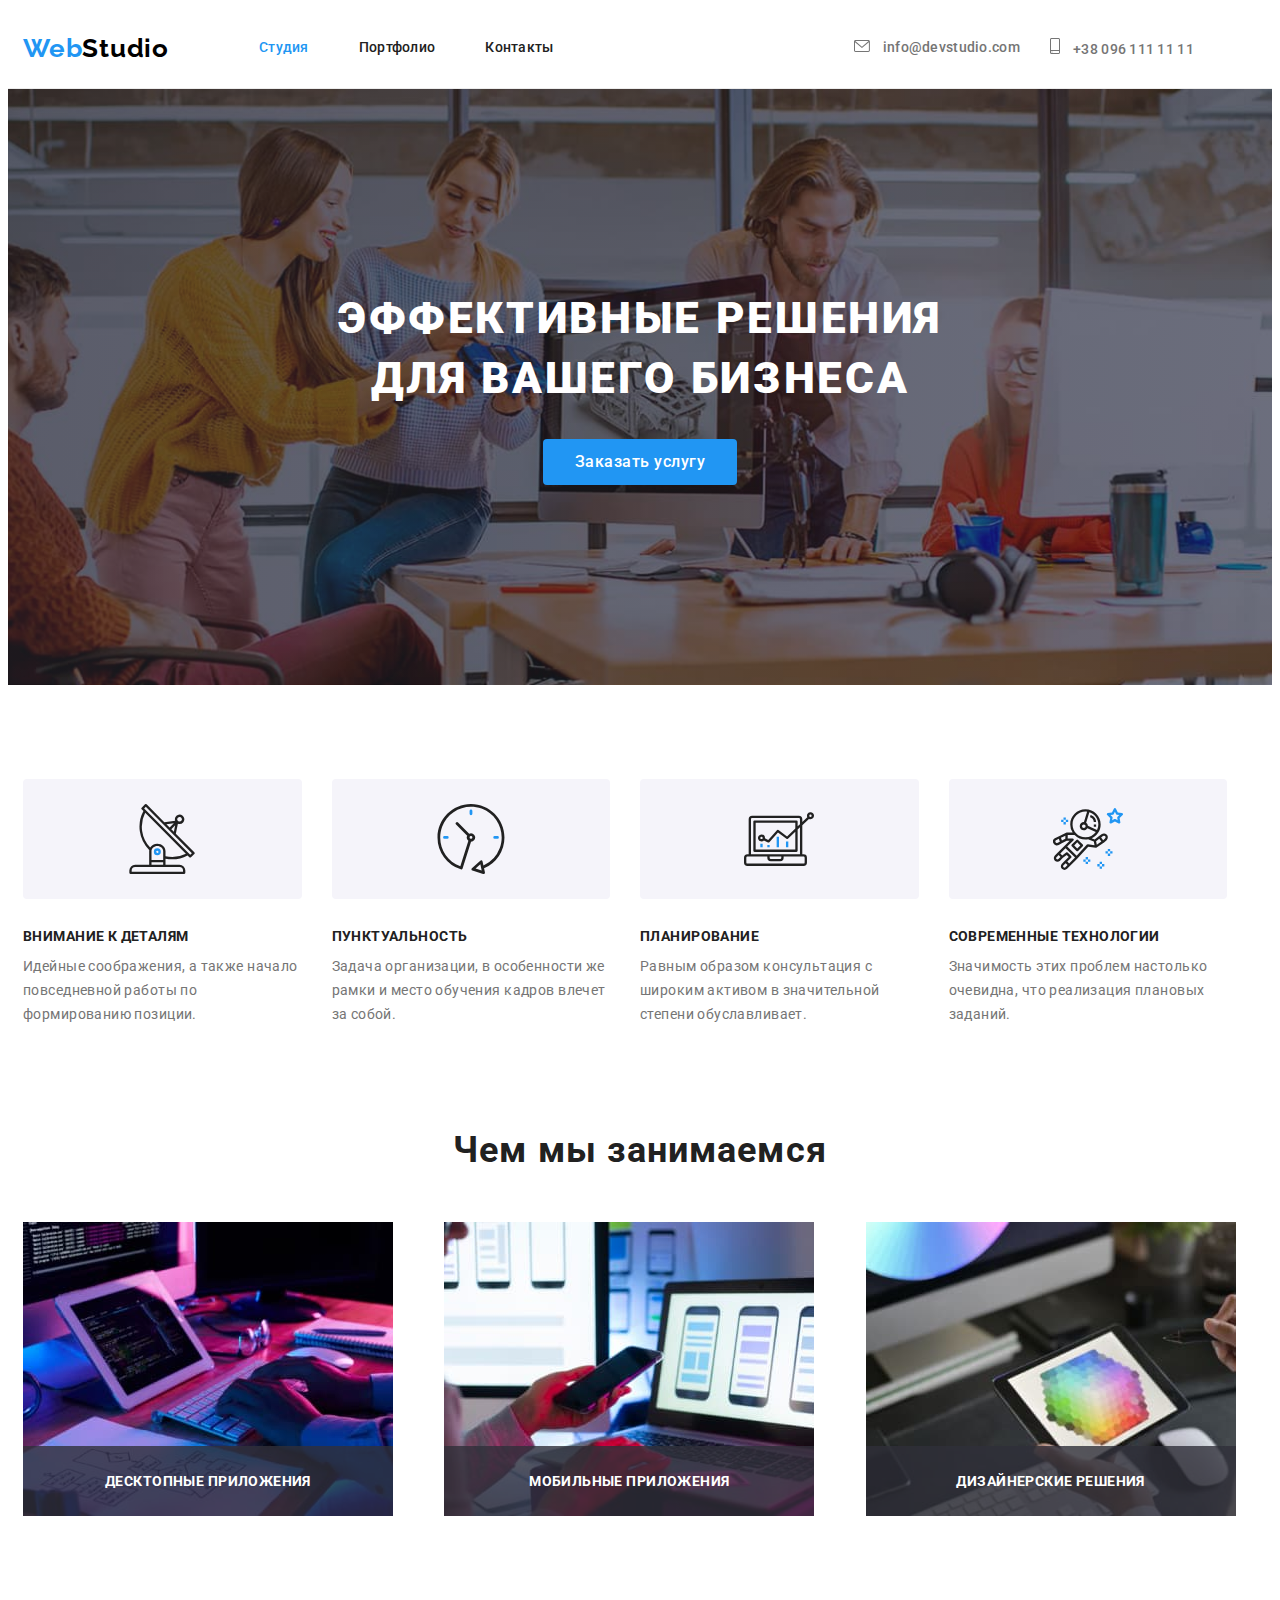
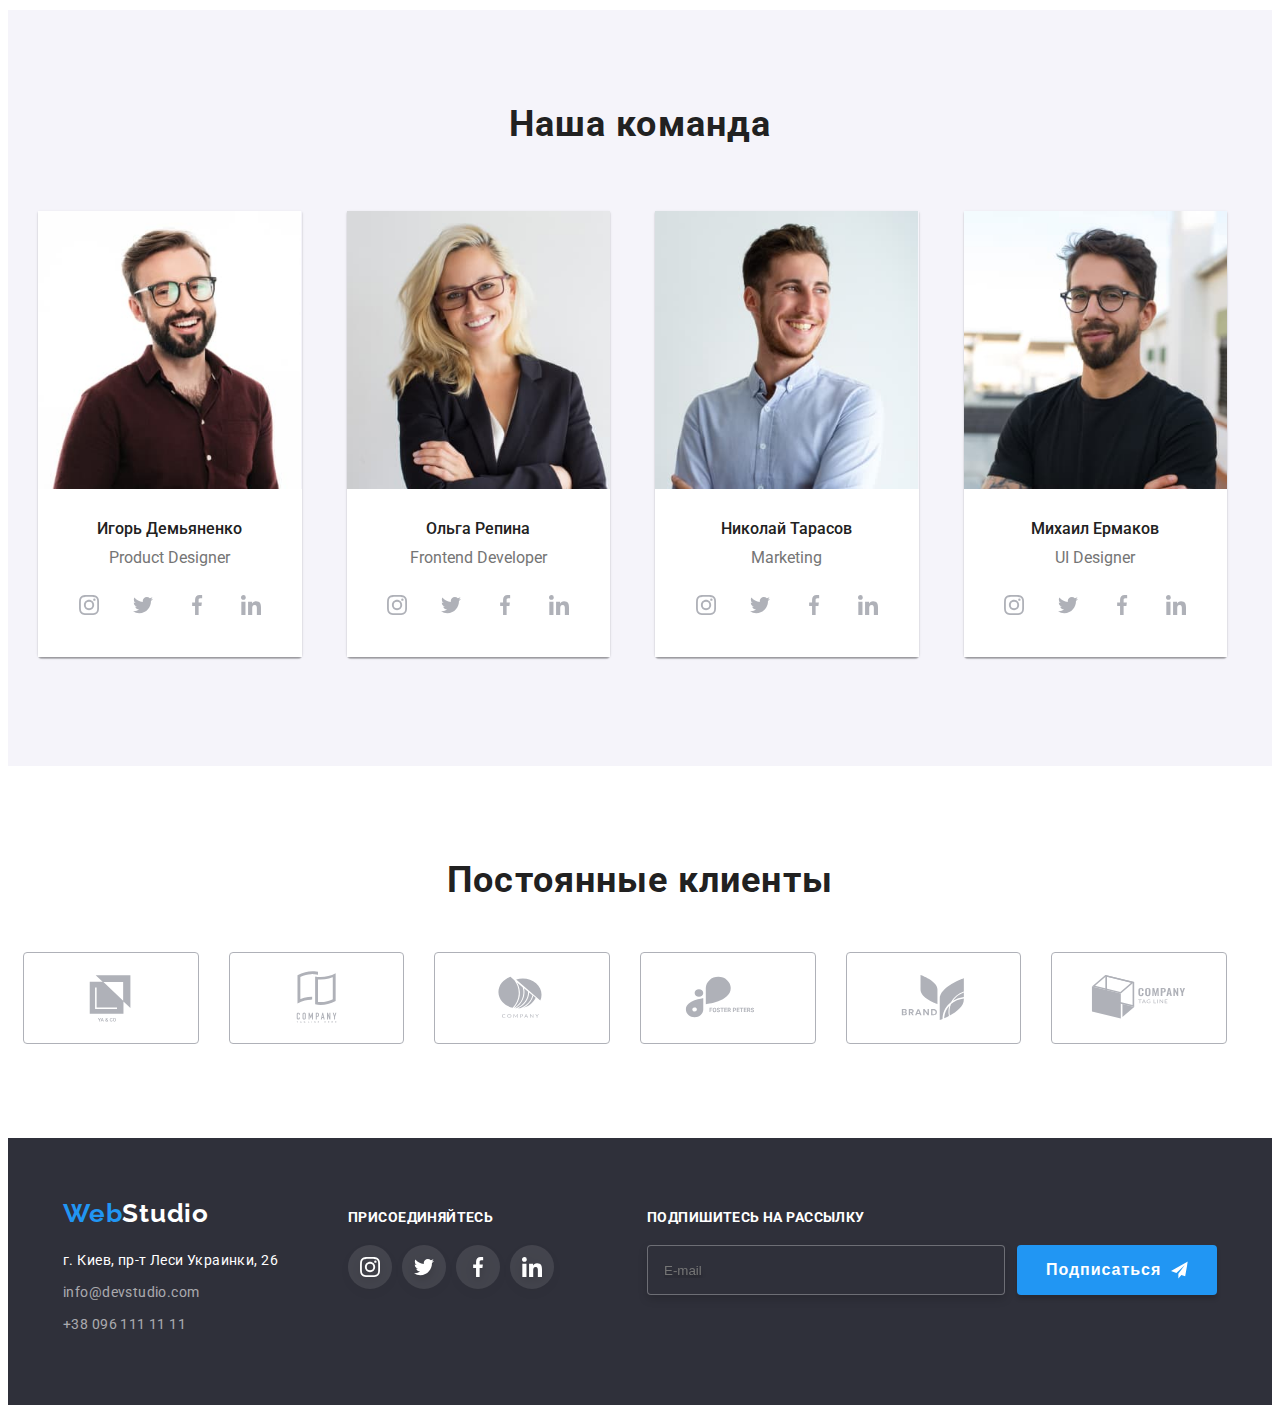
==== commit 78129ee3: "draft 08 2" ====
--- a/index.html
+++ b/index.html
@@ -17,13 +17,18 @@
     <link rel="stylesheet" href="./css/main.min.css">
 </head>
 
+
 <body>
     <header>
         <div class="container header">
+           
             <nav class="site-nav">
+
                 <a class="logo" href=""><span class="logo__text">Web</span>Studio</a>
-                <button type="button" class="menu-btn menu-btn--is-open" aria-expanded="false" aria-controls="menu"
+
+                <button type="button" class="menu-btn is-open" aria-expanded="false" aria-controls="menu"
                     data-menu-button>
+
                     <svg width="40" height="40" aria-label="Переключатель мобильного меню">
                         <use class="menu-btn__icon" href="./images/icons.svg#menu"></use>
                         <use class="menu-btn__icon-cross" href="./images/icons.svg#close-btn-menu">
@@ -31,8 +36,9 @@
                     </svg>
                 </button>
 
-                <!-- <div class="menu menu-btn--is-open" id="menu" data-menu> -->
-
+
+               
+                <div class="menu" id="menu" data-menu>
                     <ul class="site-nav__list">
                         <li class="site-nav__item">
                             <a href="./index.html" class="site-nav__link site-nav__link--current">Студия</a>
@@ -44,45 +50,48 @@
                             <a href="" class="site-nav__link">Контакты</a>
                         </li>
                     </ul>
-                </nav>
-
-                    <ul class="contacts">
-                        <li class="contacts__item">
-                            <a class="contacts__mail" href="info@devstudio.com">
-                                <svg class="contacts__icon" width="16" height="12">
-                                    <use href="./images/icons.svg#envelope"></use>
-                                </svg>
-                                info@devstudio.com
-                            </a>
-                        </li>
-
-                        <li class="contacts__item">
-                            <a class="contacts__phone" href="+380961111111">
-                                <svg class="contacts__icon" width="10" height="16">
-                                    <use href="./images/icons.svg#smartphone"></use>
-                                </svg> +38 096 111 11 11
-                            </a>
-                        </li>
-                    </ul>
-
-                    <ul class="header-socials menu-btn--is-open">
-                        <li class="header-socials__item">
-                            <a href="" class="header-socials__link">Instagram</a>
-                        </li>
-                        <li class="header-socials__item">
-                            <a href="" class="header-socials__link">Twitter</a>
-                        </li>
-                        <li class="header-socials__item">
-                            <a href="" class="header-socials__link">Facebook</a>
-                        </li>
-                        <li class="header-socials__item">
-                            <a href="" class="header-socials__link">LinkedIn</a>
-                        </li>
-                    </ul>
-                <!-- </div> -->
-           
+            
+
+            <ul class="contacts">
+                <li class="contacts__item">
+                    <a class="contacts__mail" href="info@devstudio.com">
+                        <svg class="contacts__icon" width="16" height="12">
+                            <use href="./images/icons.svg#envelope"></use>
+                        </svg>
+                        info@devstudio.com
+                    </a>
+                </li>
+
+                <li class="contacts__item">
+                    <a class="contacts__phone" href="+380961111111">
+                        <svg class="contacts__icon" width="10" height="16">
+                            <use href="./images/icons.svg#smartphone"></use>
+                        </svg> +38 096 111 11 11
+                    </a>
+                </li>
+            </ul>
+
+            <ul class="header-socials">
+                <li class="header-socials__item">
+                    <a href="" class="header-socials__link">Instagram</a>
+                </li>
+                <li class="header-socials__item">
+                    <a href="" class="header-socials__link">Twitter</a>
+                </li>
+                <li class="header-socials__item">
+                    <a href="" class="header-socials__link">Facebook</a>
+                </li>
+                <li class="header-socials__item">
+                    <a href="" class="header-socials__link header-socials__link--current">LinkedIn</a>
+                </li>
+            </ul>
         </div>
+    </nav>
+    </div>
     </header>
+
+
+
 
     <main>
         <section class="business-decision overlay">
@@ -101,44 +110,44 @@
             <div class="container">
                 <ul class="advantages">
                     <li class="advantages__item">
-                    <div class="advantages-img__item">
-                        <svg class="advantages-img__icon" width="70" height="70">
-                            <use href="./images/icons.svg#antenna"></use>
-                        </svg>
-                    </div>
+                        <div class="advantages-img__item">
+                            <svg class="advantages-img__icon" width="70" height="70">
+                                <use href="./images/icons.svg#antenna"></use>
+                            </svg>
+                        </div>
                         <h3 class="advantages__title">Внимание к деталям</h3>
                         <p class="advantages__desc">Идейные соображения, а также начало повседневной работы по
                             формированию позиции.</p>
                     </li>
 
                     <li class="advantages__item">
-                    <div class="advantages-img__item">
-                        <svg class="advantages-img__icon" width="70" height="70">
-                            <use href="./images/icons.svg#clock"></use>
-                        </svg>
-                    </div>
+                        <div class="advantages-img__item">
+                            <svg class="advantages-img__icon" width="70" height="70">
+                                <use href="./images/icons.svg#clock"></use>
+                            </svg>
+                        </div>
                         <h3 class="advantages__title">Пунктуальность</h3>
                         <p class="advantages__desc">Задача организации, в особенности же рамки и место обучения
                             кадров влечет за собой.</p>
                     </li>
 
                     <li class="advantages__item">
-                    <div class="advantages-img__item">
-                        <svg class="advantages-img__icon" width="70" height="70">
-                            <use href="./images/icons.svg#diagram"></use>
-                        </svg>
-                    </div>
+                        <div class="advantages-img__item">
+                            <svg class="advantages-img__icon" width="70" height="70">
+                                <use href="./images/icons.svg#diagram"></use>
+                            </svg>
+                        </div>
                         <h3 class="advantages__title">Планирование</h3>
                         <p class="advantages__desc">Равным образом консультация с широким активом в значительной
                             степени обуславливает.</p>
                     </li>
 
                     <li class="advantages__item">
-                    <div class="advantages-img__item">
-                        <svg class="advantages-img__icon" width="70" height="70">
-                            <use href="./images/icons.svg#astronaut"></use>
-                        </svg>
-                    </div>
+                        <div class="advantages-img__item">
+                            <svg class="advantages-img__icon" width="70" height="70">
+                                <use href="./images/icons.svg#astronaut"></use>
+                            </svg>
+                        </div>
                         <h3 class="advantages__title">Современные технологии</h3>
                         <p class="advantages__desc">Значимость этих проблем настолько очевидна, что реализация
                             плановых заданий.</p>
@@ -189,7 +198,13 @@
                 <h2 class="team__headline">Наша команда</h2>
                 <ul class="team__list">
                     <li class="team__item">
-                        <img src="./images/pd.jpg" alt="член команды" width="270">
+                        <picture>
+                            <source media="(min-width: 1920px)" srcset="./images/desktop/team1-d.jpg 1x, ./images/desktop/team1-d@2x.jpg 2x"> 
+                            <source media="(min-width: 768px)" srcset="./images/tablet/team1-t.jpg 1x, ./images/tablet/team1--t@2x.jpg 2x"> 
+                            <source media="(min-width: 320px)" srcset="./images/mobile/team-card1-m.jpg 1x, ./images/mobile/team-card1-m@2x.jpg 2x"> 
+                        <img src="./images/pd.jpg" alt="член команды">
+                    </picture>
+
                         <div class="team__meta">
                             <h3 class="team__name">Игорь Демьяненко</h3>
                             <p lang="en" class="team__profession">Product Designer</p>
@@ -228,7 +243,13 @@
                     </li>
 
                     <li class="team__item">
-                        <img src="./images/fd.jpg" alt="член команды" width="270">
+                        <picture>
+                            <source media="(min-width: 1920px)" srcset="./images/desktop/team2-d.jpg 1x, ./images/desktop/team2-d@2x.jpg 2x"> 
+                            <source media="(min-width: 768px)" srcset="./images/tablet/team2-t.jpg 1x, ./images/tablet/team2-t@2x.jpg 2x"> 
+                            <source media="(min-width: 320px)" srcset="./images/mobile/team-card2-m.jpg 1x, ./images/mobile/team-card2-m@2x.jpg 2x"> 
+                            <img src="./images/fd.jpg" alt="член команды">
+                        </picture>
+                        
                         <div class="team__meta">
                             <h3 class="team__name">Ольга Репина</h3>
                             <p lang="en" class="team__profession">Frontend Developer</p>
@@ -267,7 +288,13 @@
                     </li>
 
                     <li class="team__item">
-                        <img src="./images/market-m.jpg" alt="член команды" width="270">
+                        <picture>
+                            <source media="(min-width: 1920px)" srcset="./images/desktop/team3-d.jpg 1x, /images/desktop/team3-d@2x.jpg 2x"> 
+                            <source media="(min-width: 768px)" srcset="./images/tablet/team3-t.jpg 1x, ./images/tablet/team2-t@2x.jpg 2x"> 
+                            <source media="(min-width: 320px)" srcset="./images/mobile/team-card3-m.jpg 1x, ./images/mobile/team-card3-m@2x.jpg 2x"> 
+                           <img src="./images/market-m.jpg" alt="член команды">
+                    </picture>
+                        
                         <div class="team__meta">
                             <h3 class="team__name">Николай Тарасов</h3>
                             <p lang="en" class="team__profession">Marketing</p>
@@ -306,7 +333,13 @@
                     </li>
 
                     <li class="team__item">
-                        <img src="./images/ui-des.jpg" alt="член команды" width="270">
+                        <picture>
+                            <source media="(min-width: 1920px)" srcset="./images/desktop/team4-d.jpg 1x, /images/desktop/team4-d@2x.jpg 2x"> 
+                            <source media="(min-width: 768px)" srcset="./images/tablet/team4-t.jpg 1x, ./images/tablet/team4-t@2x.jpg 2x"> 
+                            <source media="(min-width: 320px)" srcset="./images/mobile/team-card4-m.jpg 1x, ./images/mobile/team-card4-m@2x.jpg 2x"> 
+                            <img src="./images/ui-des.jpg" alt="член команды">
+                    </picture>
+                      
                         <div class="team__meta">
                             <h3 class="team__name">Михаил Ермаков</h3>
                             <p lang="en" class="team__profession">UI Designer</p>
@@ -407,57 +440,59 @@
         </section>
     </main>
 
-<footer class="footer">
-    <div class="container">
-        <div class="footer__tabl">
-            <address class="footer__list"> 
-                <a class="logo footer__logo" href=""><span class="logo__text">Web</span>Studio</a>
-                <ul class="footer__contacts">
-                    <li class="footer__item">
-                        <a class="footer__address" href="">г. Киев, пр-т Леси Украинки, 26</a>
-                    </li>
-                    <li class="footer__item"><a class="footer__mail" href="info@devstudio.com">info@devstudio.com</a>
-                    </li>
-                    <li class="footer__item"><a class="footer__phone" href="+380961111111">+38 096 111 11 11</a></li>
-                </ul>
-            </address>
-       
-
-            <div class="footer-socials">
-                <h2 class="footer-socials__title"> Присоединяйтесь</h2>
-                <ul class="footer-socials__list">
-                    <li>
-                        <a href="" class="footer-socials__link">
-                            <svg class="footer-socials__icon" width="20" height="20">
-                                <use href="./images/icons.svg#instagram"></use>
-                            </svg>
-                        </a>
-                    </li>
-
-                    <li>
-                        <a href="" class="footer-socials__link">
-                            <svg class="footer-socials__icon" width="20" height="20">
-                                <use href="./images/icons.svg#twitter"></use>
-                            </svg>
-                        </a>
-                    </li>
-                    <li>
-                        <a href="" class="footer-socials__link">
-                            <svg class="footer-socials__icon" width="20" height="20">
-                                <use href="./images/icons.svg#facebook"></use>
-                            </svg>
-                        </a>
-                    </li>
-                    <li>
-                        <a href="" class="footer-socials__link">
-                            <svg class="footer-socials__icon" width="20" height="20">
-                                <use href="./images/icons.svg#linkedin"></use>
-                            </svg>
-                        </a>
-                    </li>
-                </ul>
-            </div>
-        </div>
+    <footer class="footer">
+        <div class="container">
+            <div class="footer__tabl">
+                <address class="footer__list">
+                    <a class="logo footer__logo" href=""><span class="logo__text">Web</span>Studio</a>
+                    <ul class="footer__contacts">
+                        <li class="footer__item">
+                            <a class="footer__address" href="">г. Киев, пр-т Леси Украинки, 26</a>
+                        </li>
+                        <li class="footer__item"><a class="footer__mail"
+                                href="info@devstudio.com">info@devstudio.com</a>
+                        </li>
+                        <li class="footer__item"><a class="footer__phone" href="+380961111111">+38 096 111 11 11</a>
+                        </li>
+                    </ul>
+                </address>
+
+
+                <div class="footer-socials">
+                    <h2 class="footer-socials__title"> Присоединяйтесь</h2>
+                    <ul class="footer-socials__list">
+                        <li>
+                            <a href="" class="footer-socials__link">
+                                <svg class="footer-socials__icon" width="20" height="20">
+                                    <use href="./images/icons.svg#instagram"></use>
+                                </svg>
+                            </a>
+                        </li>
+
+                        <li>
+                            <a href="" class="footer-socials__link">
+                                <svg class="footer-socials__icon" width="20" height="20">
+                                    <use href="./images/icons.svg#twitter"></use>
+                                </svg>
+                            </a>
+                        </li>
+                        <li>
+                            <a href="" class="footer-socials__link">
+                                <svg class="footer-socials__icon" width="20" height="20">
+                                    <use href="./images/icons.svg#facebook"></use>
+                                </svg>
+                            </a>
+                        </li>
+                        <li>
+                            <a href="" class="footer-socials__link">
+                                <svg class="footer-socials__icon" width="20" height="20">
+                                    <use href="./images/icons.svg#linkedin"></use>
+                                </svg>
+                            </a>
+                        </li>
+                    </ul>
+                </div>
+            </div>
 
 
             <div class="footer-form">
@@ -471,9 +506,9 @@
                     </button>
                 </form>
             </div>
-        
-    </div>
- </footer>
+
+        </div>
+    </footer>
 
 
     <!-- modal -->
@@ -539,6 +574,7 @@
         </div>
     </div>
 
+    <script src="./js/menu.js"></script>
     <script src="./js/modal.js"></script>
 
 
--- a/css/main.min.css
+++ b/css/main.min.css
@@ -1,2 +1,2 @@
-ul{list-style:none}h1,h2,h3,h4,h5,h6,p,ul{margin:0;padding:0}img{display:block;max-width:100%;height:auto}body{font-family:Roboto, sans-serif;font-style:normal;font-size:14px;background-color:#ffffff;color:var(--primary-text-color)}:root{--primary-text-color: #757575;--title-text-color: #212121;--accent-text-color: #2196f3;--background-color: #ffffff;--second-background-color: #f5f4fa;--bcg-color-footer: #2f303a;--button-text-color: #ffffff;--button-text-secondary-color: #212121;--button-bcg-color: #2196f3;--button-secondary-bcg-color: #f5f4fa;--card-set-gap: 30px;--animation-timing: cubic-bezier(0.4, 0, 0.2, 1)}.container{margin-left:auto;margin-right:auto;padding-left:15px;padding-right:15px;width:1200px;width:100%}.section{padding-top:94px;padding-bottom:94px}@media screen and (max-width: 1199px){.section{padding-top:60px;padding-bottom:60px}}@media screen and (min-width: 320px) and (max-width: 1199px){.logo{display:inline-block;font-family:Raleway;font-style:normal;font-weight:bold;font-size:24px;line-height:1.16;letter-spacing:0.03em;text-decoration:none;color:#000000}}@media screen and (min-width: 1200px){.logo{display:inline-block;font-family:Raleway;font-style:normal;font-weight:bold;font-size:26px;line-height:1.19;letter-spacing:0.03em;color:#000000;text-decoration:none}}.logo__text{color:var(--accent-text-color);text-decoration:none}.footer__logo{margin-bottom:20px;-webkit-box-align:center;-ms-flex-align:center;align-items:center;color:var(--button-text-color)}@media screen and (min-width: 320px) and (max-width: 767px){.header{position:relative}}@media screen and (min-width: 768px){.header{display:-webkit-box;display:-ms-flexbox;display:flex;-webkit-box-align:center;-ms-flex-align:center;align-items:center;-webkit-box-pack:justify;-ms-flex-pack:justify;justify-content:space-between;border-bottom:1px solid #ececec}}@media screen and (min-width: 1200px){.header{display:-webkit-box;display:-ms-flexbox;display:flex;-webkit-box-align:center;-ms-flex-align:center;align-items:center;border-bottom:1px solid #ececec}}@media screen and (min-width: 320px){.site-nav{display:-webkit-box;display:-ms-flexbox;display:flex;-webkit-box-align:center;-ms-flex-align:center;align-items:center;-webkit-box-pack:justify;-ms-flex-pack:justify;justify-content:space-between}}@media screen and (min-width: 768px){.site-nav{display:-webkit-box;display:-ms-flexbox;display:flex;-webkit-box-align:center;-ms-flex-align:center;align-items:center}}@media screen and (min-width: 1200px){.site-nav{display:-webkit-box;display:-ms-flexbox;display:flex;-webkit-box-align:center;-ms-flex-align:center;align-items:center}}@media screen and (min-width: 768px){.site-nav__list{display:-webkit-box;display:-ms-flexbox;display:flex;-webkit-box-align:center;-ms-flex-align:center;align-items:center;margin-left:88px}}@media screen and (min-width: 1200px){.site-nav__list{display:-webkit-box;display:-ms-flexbox;display:flex;-webkit-box-align:center;-ms-flex-align:center;align-items:center;margin-left:90px}}@media screen and (min-width: 320px){.site-nav__link{display:block;padding-bottom:32px;font-weight:500;font-size:40px;line-height:1.17;letter-spacing:0.02em;color:var(--title-text-color);text-decoration:none;-webkit-transition:color 250ms var(--animation-timing);transition:color 250ms var(--animation-timing)}}@media screen and (min-width: 768px){.site-nav__link{display:block;padding-top:32px;padding-bottom:32px;font-size:14px;line-height:1.14;letter-spacing:0.02em;font-weight:500;color:var(--title-text-color);text-decoration:none;-webkit-transition:color 250ms var(--animation-timing);transition:color 250ms var(--animation-timing)}}@media screen and (min-width: 1200px){.site-nav__link{display:block;padding-top:32px;padding-bottom:32px;font-weight:500;color:var(--title-text-color);text-decoration:none;-webkit-transition:color 250ms var(--animation-timing);transition:color 250ms var(--animation-timing)}}.site-nav__link:hover,.site-nav__link:focus{color:var(--accent-text-color)}.site-nav__link:focus::after,.site-nav__link:hover::after{opacity:1}.site-nav__link::after{content:' ';display:block;position:absolute;left:0;bottom:0;width:100%;height:4px;border-radius:2px;background-color:var(--accent-text-color);-webkit-box-shadow:0px 4px 4px rgba(0,0,0,0.25);box-shadow:0px 4px 4px rgba(0,0,0,0.25);opacity:0;-webkit-transition:opacity 250ms var(--animation-timing);transition:opacity 250ms var(--animation-timing)}@media screen and (min-width: 768px){.site-nav__item{position:relative}}@media screen and (min-width: 1200px){.site-nav__item{position:relative}}@media screen and (min-width: 768px){.site-nav__item:not(:last-child){margin-right:50px}}@media screen and (min-width: 1200px){.site-nav__item:not(:last-child){margin-right:50px}}.site-nav__link--current{color:var(--accent-text-color)}.site-nav__link--current::after{content:' ';display:block;position:absolute;left:0;bottom:0;width:100%;height:4px;border-radius:2px;background-color:var(--accent-text-color);-webkit-box-shadow:0px 4px 4px rgba(0,0,0,0.25);box-shadow:0px 4px 4px rgba(0,0,0,0.25);opacity:1}@media screen and (min-width: 320px) and (max-width: 767px){.contacts{margin-top:270px}}@media screen and (min-width: 768px) and (max-width: 1199px){.contacts{display:-webkit-box;display:-ms-flexbox;display:flex;-webkit-box-orient:vertical;-webkit-box-direction:normal;-ms-flex-direction:column;flex-direction:column;margin-left:auto}}@media screen and (min-width: 1200px){.contacts{display:-webkit-box;display:-ms-flexbox;display:flex;margin-left:auto}}@media screen and (min-width: 1200px){.contacts__item:last-child{margin-left:30px}}@media screen and (min-width: 768px){.contacts__item:not(:last-child){margin-bottom:10px}}@media screen and (min-width: 1200px){.contacts__item:not(:last-child){margin-bottom:0px}}@media screen and (min-width: 320px) and (max-width: 767px){.contacts__item{margin-bottom:32px}}@media screen and (min-width: 768px){.contacts__item{display:-webkit-box;display:-ms-flexbox;display:flex;-webkit-box-align:center;-ms-flex-align:center;align-items:center}}@media screen and (min-width: 1200px){.contacts__item{display:-webkit-box;display:-ms-flexbox;display:flex;-webkit-box-align:center;-ms-flex-align:center;align-items:center}}@media screen and (min-width: 320px) and (max-width: 767px){.contacts__mail,.contacts__phone{font-weight:500;font-size:24px;line-height:1.16;letter-spacing:0.02em;color:var(--primary-text-color);text-decoration:none}.contacts__mail:hover,.contacts__mail:focus,.contacts__phone:hover,.contacts__phone:focus{font-weight:500;font-size:34px;line-height:1.17;letter-spacing:0.02em;color:var(--accent-text-color)}}@media screen and (min-width: 768px){.contacts__mail,.contacts__phone{font-style:normal;font-weight:500;font-size:12px;line-height:1.16;letter-spacing:0.02em;color:var(--primary-text-color);text-decoration:none;-webkit-transition:color 250ms var(--animation-timing);transition:color 250ms var(--animation-timing)}}@media screen and (min-width: 1200px){.contacts__mail,.contacts__phone{font-style:normal;font-weight:500;font-size:14px;line-height:1.14;letter-spacing:0.02em;color:var(--primary-text-color);text-decoration:none;-webkit-transition:color 250ms var(--animation-timing);transition:color 250ms var(--animation-timing)}}.contacts__mail:hover,.contacts__mail:focus,.contacts__phone:hover,.contacts__phone:focus{color:var(--accent-text-color)}@media screen and (min-width: 320px) and (max-width: 767px){.contacts__icon{display:none}}@media screen and (min-width: 768px){.contacts__icon{margin-right:8px;fill:var(--primary-text-color)}}@media screen and (min-width: 1200px){.contacts__icon{margin-right:10px;fill:var(--primary-text-color)}}.contacts__mail:hover .contacts__icon,.contacts__mail:focus .contacts__icon,.contacts__phone:focus .contacts__icon,.contacts__phone:hover .contacts__icon{fill:var(--accent-text-color)}.contacts__mail-current{color:var(--accent-text-color)}@media screen and (min-width: 320px) and (max-width: 767px){.header-socials{display:-webkit-box;display:-ms-flexbox;display:flex;-webkit-box-orient:horizontal;-webkit-box-direction:normal;-ms-flex-direction:row;flex-direction:row;margin-top:64px}.header-socials__link{display:-webkit-box;display:-ms-flexbox;display:flex;-webkit-box-pack:center;-ms-flex-pack:center;justify-content:center;-webkit-box-align:center;-ms-flex-align:center;align-items:center;font-weight:500;font-size:18px;line-height:1.22;letter-spacing:0.02em;color:var(--accent-text-color);text-decoration:none}.header-socials__link::after{content:' ';display:inline-block;width:22px;height:0px;border-radius:2px;border:1px solid rgba(33,33,33,0.2);-webkit-transform:rotate(90deg);transform:rotate(90deg)}}@media screen and (min-width: 768px){.header-socials{display:none}}@media screen and (min-width: 320px){.business-decision{text-align:center;padding-top:118px;padding-bottom:60px}}@media screen and (min-width: 768px){.business-decision{text-align:center;background:#2f303a;padding-top:118px;padding-bottom:204px}}@media screen and (min-width: 1200px){.business-decision{text-align:center;background:#2f303a;padding-top:200px;padding-bottom:200px}}@media (min-width: 1200px){.business-decision.overlay{margin:0 auto;background-image:-webkit-gradient(linear, left top, right top, from(rgba(47,48,58,0.5)), to(rgba(47,48,58,0.3))),url("../images/header.jpg");background-image:linear-gradient(to right, rgba(47,48,58,0.5), rgba(47,48,58,0.3)),url("../images/header.jpg");background-repeat:no-repeat;background-position:center;background-size:cover}}@media (min-resolution: 2pddx){.business-decision.overlay{background-image:-webkit-gradient(linear, left top, right top, from(rgba(47,48,58,0.5)), to(rgba(47,48,58,0.3))),url("../images/header.jpg");background-image:linear-gradient(to right, rgba(47,48,58,0.5), rgba(47,48,58,0.3)),url("../images/header.jpg")}}@media (min-width: 320px){.business-decision__title{font-weight:900;font-size:26px;line-height:1.62;text-align:center;letter-spacing:0.06em;text-transform:uppercase;color:#ffffff;margin-bottom:var(--card-set-gap)}}@media screen and (min-width: 768px){.business-decision__title{margin-top:0;margin-bottom:var(--card-set-gap);display:block;font-weight:900;font-size:44px;line-height:1.36;text-align:center;letter-spacing:0.06em;text-transform:uppercase;color:#ffffff}}@media screen and (min-width: 1200px){.business-decision__title{margin-top:0;margin-bottom:var(--card-set-gap);display:block;font-weight:900;font-size:44px;line-height:1.36;text-align:center;letter-spacing:0.06em;text-transform:uppercase;color:#ffffff}}.business-decision__button{padding:10px 32px 10px 32px;font-family:inherit;font-weight:500;font-size:16px;line-height:1.63;text-align:center;letter-spacing:0.03em;background-color:var(--button-bcg-color);color:var(--button-text-color);border-radius:4px;cursor:pointer;border:transparent;-webkit-transition:color 250ms var(--animation-timing),background-color 250ms var(--animation-timing);transition:color 250ms var(--animation-timing),background-color 250ms var(--animation-timing)}.advantages{display:-webkit-box;display:-ms-flexbox;display:flex;margin-top:0;margin-bottom:0;padding-left:0}@media screen and (max-width: 767px){.advantages{display:block;-webkit-box-pack:center;-ms-flex-pack:center;justify-content:center;-webkit-box-align:center;-ms-flex-align:center;align-items:center}}@media (min-width: 768px) and (max-width: 1199px){.advantages{-ms-flex-wrap:wrap;flex-wrap:wrap;margin:-15px}}@media (max-width: 767px){.advantages__item{margin-right:0;width:100%}}@media (min-width: 768px) and (max-width: 1199px){.advantages__item{margin:15px;width:calc((100% - 4 * 15px) / 2)}}@media (min-width: 1200px){.advantages__item{display:-webkit-box;display:-ms-flexbox;display:flex;-webkit-box-orient:vertical;-webkit-box-direction:normal;-ms-flex-direction:column;flex-direction:column;width:calc((100% - 90px) / 4);margin-right:var(--card-set-gap)}}.advantages__item:not(:last-child){margin-bottom:10px}.advantages-img__item{display:-webkit-box;display:-ms-flexbox;display:flex;-webkit-box-align:center;-ms-flex-align:center;align-items:center;-webkit-box-pack:center;-ms-flex-pack:center;justify-content:center;height:120px;background-color:var(--button-secondary-bcg-color);border-radius:4px;margin-bottom:var(--card-set-gap)}.advantages__title{margin-bottom:10px;font-weight:bold;font-size:14px;line-height:1.14;letter-spacing:0.03em;text-transform:uppercase;color:var(--title-text-color)}@media (max-width: 767px){.advantages__title{text-align:center}}.advantages__desc{font-weight:normal;font-size:14px;line-height:1.71;letter-spacing:0.03em;color:var(--primary-text-color)}.work{padding-top:0;padding-bottom:94px}@media (max-width: 1200px){.work{display:none}}.work__title{margin-bottom:50px;font-style:normal;font-weight:bold;font-size:36px;line-height:1.16;text-align:center;letter-spacing:0.03em;color:var(--title-text-color)}.work__img{padding:0;margin:0;display:-webkit-box;display:-ms-flexbox;display:flex;-ms-flex-wrap:wrap;flex-wrap:wrap;margin-left:calc(-1 * var(--card-set-gap));margin-top:calc(-1 * var(--card-set-gap))}.work__item{-ms-flex-preferred-size:calc(100% / 3 - 30px);flex-basis:calc(100% / 3 - 30px);margin-left:var(--card-set-gap);margin-top:var(--card-set-gap)}.work__thumb{position:relative}.work__pos{position:absolute;display:-webkit-box;display:-ms-flexbox;display:flex;-webkit-box-pack:center;-ms-flex-pack:center;justify-content:center;-webkit-box-align:center;-ms-flex-align:center;align-items:center;bottom:0;left:0;width:370px;height:70px;background-color:rgba(47,48,58,0.8);opacity:1}.work__text{font-weight:bold;font-size:14px;line-height:16px;text-align:center;letter-spacing:0.03em;text-transform:uppercase;color:var(--button-text-color)}.team{background-color:var(--second-background-color)}.team__headline{margin-bottom:50px;font-style:normal;font-weight:bold;font-size:36px;line-height:1.16;text-align:center;letter-spacing:0.03em;color:var(--title-text-color)}@media (max-width: 767px){.team__list{display:-webkit-box;display:-ms-flexbox;display:flex;-webkit-box-orient:vertical;-webkit-box-direction:normal;-ms-flex-direction:column;flex-direction:column;-webkit-box-align:center;-ms-flex-align:center;align-items:center}}@media (max-width: 1199px){.team__list{display:-webkit-box;display:-ms-flexbox;display:flex;-ms-flex-wrap:wrap;flex-wrap:wrap;-webkit-box-pack:center;-ms-flex-pack:center;justify-content:center;margin:-15px}}@media (min-width: 1200px){.team__list{display:-webkit-box;display:-ms-flexbox;display:flex}}@media (max-width: 767px){.team__item{margin-bottom:30px}}@media (min-width: 768px){.team__item{max-width:354px;width:calc((100% - 4 * 15px) /2);margin:15px}}@media (min-width: 1200px){.team__item{width:calc((100% - 90px) / 4);margin-right:var(--card-set-gap);-webkit-box-shadow:0px 1px 3px rgba(0,0,0,0.12),0px 1px 1px rgba(0,0,0,0.14),0px 2px 1px rgba(0,0,0,0.2);box-shadow:0px 1px 3px rgba(0,0,0,0.12),0px 1px 1px rgba(0,0,0,0.14),0px 2px 1px rgba(0,0,0,0.2);border-radius:0px 0px 4px 4px}}@media (min-width: 1200px){.team__item:not(:last-child){margin-right:30px}}.team__meta{text-align:center;padding:30px 0px;background-color:var(--background-color)}.team__name{padding-bottom:10px;font-weight:500;font-size:16px;line-height:1.19;color:var(--button-text-secondary-color)}.team__profession{font-weight:normal;font-size:16px;line-height:1.19;color:var(--primary-text-color)}.team__socials{display:-webkit-box;display:-ms-flexbox;display:flex;-webkit-box-pack:center;-ms-flex-pack:center;justify-content:center;padding-top:16px}.team__socials li:not(:last-child){margin-right:10px}.team__link{display:-webkit-box;display:-ms-flexbox;display:flex;-webkit-box-align:center;-ms-flex-align:center;align-items:center;-webkit-box-pack:center;-ms-flex-pack:center;justify-content:center;width:44px;height:44px;border-radius:50%;background-color:#fff;list-style:none;-webkit-transition:background-color 250ms var(--animation-timing);transition:background-color 250ms var(--animation-timing)}.team__link:focus,.team__link:hover{background-color:var(--button-bcg-color)}.team__icon{fill:#afb1b8}.team__link:focus .team__icon,.team__link:hover .team__icon{fill:var(--button-text-color)}.clients__headline{margin-bottom:50px;font-style:normal;font-weight:bold;font-size:36px;line-height:1.16;text-align:center;letter-spacing:0.03em;color:var(--title-text-color)}.clients__list{display:-webkit-box;display:-ms-flexbox;display:flex;-ms-flex-wrap:wrap;flex-wrap:wrap;-webkit-box-align:center;-ms-flex-align:center;align-items:center;-webkit-box-pack:center;-ms-flex-pack:center;justify-content:center;list-style:none}@media (max-width: 767px){.clients__list{display:-webkit-box;display:-ms-flexbox;display:flex;-webkit-box-orient:horizontal;-webkit-box-direction:normal;-ms-flex-direction:row;flex-direction:row;-ms-flex-wrap:wrap;flex-wrap:wrap}}@media (min-width: 768px) and (max-width: 1199px){.clients__list{-webkit-box-orient:horizontal;-webkit-box-direction:normal;-ms-flex-direction:row;flex-direction:row;-webkit-box-pack:justify;-ms-flex-pack:justify;justify-content:space-between;margin:-15px}}.clients__list:last-child{margin-right:0}@media (max-width: 767px){.clients__item{width:calc((100% - 4 * 15px) / 2);margin:15px}}@media (min-width: 768px) and (max-width: 1199px){.clients__item{width:calc((100% - 6 * 15px) / 3);margin:15px}}@media (min-width: 1200px){.clients__item{width:calc((100% - 180px) / 6);margin-right:var(--card-set-gap);margin-bottom:0}}.clients__link{display:-webkit-box;display:-ms-flexbox;display:flex;-webkit-box-align:center;-ms-flex-align:center;align-items:center;-webkit-box-pack:center;-ms-flex-pack:center;justify-content:center;background-color:var(--background-color);height:92px;border:1px solid #afb1b8;-webkit-box-sizing:border-box;box-sizing:border-box;border-radius:4px;-webkit-transition:250ms var(--animation-timing);transition:250ms var(--animation-timing)}.clients__link:hover,.clients__link:focus{border:1px solid var(--button-bcg-color)}.clients__icon{height:60px;width:106px;fill:#afb1b8;-webkit-transition:250ms var(--animation-timing);transition:250ms var(--animation-timing)}.clients__link:hover .clients__icon,.clients__link:focus .clients__icon{fill:var(--accent-text-color)}@media (max-width: 767px){.filters{display:-webkit-box;display:-ms-flexbox;display:flex;-ms-flex-wrap:wrap;flex-wrap:wrap;padding:0;margin-bottom:30px}}@media (min-width: 768px) and (max-width: 1199px){.filters{display:-webkit-box;display:-ms-flexbox;display:flex;-webkit-box-pack:center;-ms-flex-pack:center;justify-content:center;margin-bottom:30px}}@media (min-width: 1200px){.filters{margin-bottom:50px;display:-webkit-box;display:-ms-flexbox;display:flex;-webkit-box-pack:center;-ms-flex-pack:center;justify-content:center}}.filters__item{margin-right:8px}@media (max-width: 767px){.filters__item{margin-bottom:15px}}.filters__item:not(:last-child){margin-right:8px}.button{padding:6px 22px 6px 22px;font-family:inherit;font-weight:500;font-size:16px;line-height:1.63;text-align:center;letter-spacing:0.03em;color:var(--button-text-secondary-color);background-color:var(--button-secondary-bcg-color);border-radius:4px;cursor:pointer;border:transparent;-webkit-transition:color 250ms var(--animation-timing),background-color 250ms var(--animation-timing),-webkit-box-shadow 250ms var(--animation-timing);transition:color 250ms var(--animation-timing),background-color 250ms var(--animation-timing),-webkit-box-shadow 250ms var(--animation-timing);transition:color 250ms var(--animation-timing),box-shadow 250ms var(--animation-timing),background-color 250ms var(--animation-timing);transition:color 250ms var(--animation-timing),box-shadow 250ms var(--animation-timing),background-color 250ms var(--animation-timing),-webkit-box-shadow 250ms var(--animation-timing)}.button:hover,.button:focus{background-color:var(--button-bcg-color);color:var(--button-text-color);-webkit-box-shadow:0px 3px 1px rgba(0,0,0,0.1),0px 1px 2px rgba(0,0,0,0.08),0px 2px 2px rgba(0,0,0,0.12);box-shadow:0px 3px 1px rgba(0,0,0,0.1),0px 1px 2px rgba(0,0,0,0.08),0px 2px 2px rgba(0,0,0,0.12);border-radius:4px}@media (max-width: 767px){.card-set{display:-webkit-box;display:-ms-flexbox;display:flex;-webkit-box-orient:vertical;-webkit-box-direction:normal;-ms-flex-direction:column;flex-direction:column;margin-bottom:0;margin-top:0;padding:0}}@media (min-width: 768px) and (max-width: 1199px){.card-set{display:-webkit-box;display:-ms-flexbox;display:flex;-ms-flex-wrap:wrap;flex-wrap:wrap;padding:0;margin:-15px}}@media (min-width: 1200px){.card-set{padding:0;margin:0;display:-webkit-box;display:-ms-flexbox;display:flex;-ms-flex-wrap:wrap;flex-wrap:wrap;margin-left:calc(-1 * var(--card-set-gap));margin-top:calc(-1 * var(--card-set-gap))}}@media (max-width: 767px){.card-set__item{margin-bottom:30px}}@media (min-width: 768px) and (max-width: 1199px){.card-set__item{margin:15px}}@media (min-width: 1200px){.card-set__item{-ms-flex-preferred-size:calc(100% / 3 - 30px);flex-basis:calc(100% / 3 - 30px);margin-left:var(--card-set-gap);margin-top:var(--card-set-gap);background:#ffffff;-webkit-transition:-webkit-box-shadow 250ms var(--animation-timing);transition:-webkit-box-shadow 250ms var(--animation-timing);transition:box-shadow 250ms var(--animation-timing);transition:box-shadow 250ms var(--animation-timing), -webkit-box-shadow 250ms var(--animation-timing)}}.card-set__item:focus,.card-set__item:hover{border:1px solid #eeeeee;-webkit-box-sizing:border-box;box-sizing:border-box;-webkit-box-shadow:0px 1px 1px rgba(0,0,0,0.12),0px 4px 4px rgba(0,0,0,0.06),1px 4px 6px rgba(0,0,0,0.16);box-shadow:0px 1px 1px rgba(0,0,0,0.12),0px 4px 4px rgba(0,0,0,0.06),1px 4px 6px rgba(0,0,0,0.16)}.card__thumb{position:relative;overflow:hidden}.card__overlay{position:absolute;top:0;left:0;width:100%;height:100%;background-color:rgba(33,150,243,0.9);-webkit-transform:translateY(100%);transform:translateY(100%);-webkit-transition:-webkit-transform 250ms cubic-bezier(0.4, 0, 0.2, 1);transition:-webkit-transform 250ms cubic-bezier(0.4, 0, 0.2, 1);transition:transform 250ms cubic-bezier(0.4, 0, 0.2, 1);transition:transform 250ms cubic-bezier(0.4, 0, 0.2, 1), -webkit-transform 250ms cubic-bezier(0.4, 0, 0.2, 1)}.card:hover .card__overlay{-webkit-transform:translateY(0);transform:translateY(0)}.card__text{position:absolute;top:50%;left:50%;-webkit-transform:translate(-50%, -50%);transform:translate(-50%, -50%);width:322px;font-style:normal;font-weight:normal;font-size:18px;line-height:28px;letter-spacing:0.03em;color:#ffffff}.card__content{padding:20px 24px;border:1px solid #eeeeee}.card__title{margin-bottom:4px;font-weight:bold;font-size:18px;line-height:2;letter-spacing:0.06em;color:var(--title-text-color)}.card__desc{font-weight:normal;font-size:16px;line-height:1.87;letter-spacing:0.03em;color:var(--primary-text-color)}.footer{display:-webkit-box;display:-ms-flexbox;display:flex;padding-top:60px;padding-bottom:60px;background-color:var(--bcg-color-footer)}@media (min-width: 1200px){.footer .container{display:-webkit-box;display:-ms-flexbox;display:flex;-webkit-box-align:baseline;-ms-flex-align:baseline;align-items:baseline}}@media (max-width: 767px){.footer__tabl{display:-webkit-box;display:-ms-flexbox;display:flex;-webkit-box-orient:vertical;-webkit-box-direction:normal;-ms-flex-direction:column;flex-direction:column}}@media (min-width: 768px) and (max-width: 1199px){.footer__tabl{display:-webkit-box;display:-ms-flexbox;display:flex;-webkit-box-orient:horizontal;-webkit-box-direction:normal;-ms-flex-direction:row;flex-direction:row;-ms-flex-pack:distribute;justify-content:space-around}}@media (min-width: 1200px){.footer__tabl{display:-webkit-box;display:-ms-flexbox;display:flex;-webkit-box-align:baseline;-ms-flex-align:baseline;align-items:baseline}}.footer__item{margin-bottom:8px;margin-right:70px}@media (max-width: 1199px){.footer__item{margin-right:0}}@media (max-width: 1199px){.footer__list{display:-webkit-box;display:-ms-flexbox;display:flex;-webkit-box-align:center;-ms-flex-align:center;align-items:center;-webkit-box-orient:vertical;-webkit-box-direction:normal;-ms-flex-direction:column;flex-direction:column}}@media (max-width: 1199px){.footer__contacts{display:-webkit-box;display:-ms-flexbox;display:flex;-webkit-box-align:center;-ms-flex-align:center;align-items:center;-webkit-box-orient:vertical;-webkit-box-direction:normal;-ms-flex-direction:column;flex-direction:column}}.footer__address{font-style:normal;font-weight:normal;font-size:14px;line-height:1.71;letter-spacing:0.03em;color:#ffffff;text-decoration:none}.footer__mail,.footer__phone{font-style:normal;font-weight:normal;font-size:14px;line-height:1.71;letter-spacing:0.03em;color:rgba(255,255,255,0.6);text-decoration:none}.footer-socials{display:-webkit-box;display:-ms-flexbox;display:flex;-webkit-box-orient:vertical;-webkit-box-direction:normal;-ms-flex-direction:column;flex-direction:column;padding:0}@media (max-width: 767px){.footer-socials{display:-webkit-box;display:-ms-flexbox;display:flex;-webkit-box-align:center;-ms-flex-align:center;align-items:center;padding-top:60px}}@media (max-width: 1199px){.footer-socials{padding-bottom:60px;display:-webkit-box;display:-ms-flexbox;display:flex;-webkit-box-align:center;-ms-flex-align:center;align-items:center;-webkit-box-orient:vertical;-webkit-box-direction:normal;-ms-flex-direction:column;flex-direction:column}}.footer-socials__title{margin-bottom:20px;font-weight:bold;font-size:14px;line-height:16px;letter-spacing:0.03em;text-transform:uppercase;color:#ffffff}.footer-socials__list{display:-webkit-box;display:-ms-flexbox;display:flex;margin:0;padding:0}.footer-socials__list li:not(:last-child){margin-right:10px}.footer-socials__link{display:-webkit-box;display:-ms-flexbox;display:flex;-webkit-box-align:center;-ms-flex-align:center;align-items:center;-webkit-box-pack:center;-ms-flex-pack:center;justify-content:center;width:44px;height:44px;border-radius:50%;background-color:rgba(255,255,255,0.1);-webkit-filter:drop-shadow(0px 4px 4px rgba(0,0,0,0.25));filter:drop-shadow(0px 4px 4px rgba(0,0,0,0.25));list-style:none;-webkit-transition:background-color 250ms var(--animation-timing);transition:background-color 250ms var(--animation-timing)}.footer-socials__link:focus,.footer-socials__link:hover{background-color:var(--button-bcg-color)}.footer-socials__icon{fill:var(--button-text-color)}.footer-socials__link:hover .footer-socials__icon,.footer-socials__link:focus .footer-socials__icon{fill:var(--button-text-color)}.footer-form{display:-webkit-box;display:-ms-flexbox;display:flex;-webkit-box-orient:vertical;-webkit-box-direction:normal;-ms-flex-direction:column;flex-direction:column;min-height:86px;margin-left:93px}@media (max-width: 1199px){.footer-form{display:-webkit-box;display:-ms-flexbox;display:flex;-webkit-box-orient:vertical;-webkit-box-direction:normal;-ms-flex-direction:column;flex-direction:column;-webkit-box-align:center;-ms-flex-align:center;align-items:center;margin:0}}.footer-form__title{margin-bottom:20px;font-weight:bold;font-size:14px;line-height:16px;letter-spacing:0.03em;text-transform:uppercase;color:#ffffff}.footer-form__cont{display:-webkit-box;display:-ms-flexbox;display:flex;-webkit-box-align:center;-ms-flex-align:center;align-items:center}@media (max-width: 1199px){.footer-form__cont{-webkit-box-orient:vertical;-webkit-box-direction:normal;-ms-flex-direction:column;flex-direction:column;-webkit-box-align:center;-ms-flex-align:center;align-items:center}}.footer-form__input{width:358px;height:50px;margin-right:12px;padding-left:16px;border:1px solid rgba(255,255,255,0.3);-webkit-box-sizing:border-box;box-sizing:border-box;-webkit-filter:drop-shadow(0px 4px 4px rgba(0,0,0,0.15));filter:drop-shadow(0px 4px 4px rgba(0,0,0,0.15));border-radius:4px;color:rgba(255,255,255,0.6);text-shadow:0px 4px 4px rgba(0,0,0,0.25);background-color:var(--bcg-color-footer);-webkit-transition:250ms var(--animation-timing);transition:250ms var(--animation-timing)}@media (min-width: 480px){.footer-form__input{padding-top:15px;padding-bottom:15px;padding-left:16px}}@media (max-width: 1199px){.footer-form__input{margin-right:0;margin-bottom:20px}}.footer-form__input:focus{outline:1px solid var(--accent-text-color);color:rgba(255,255,255,0.6)}.footer-form__btn{padding:10px 29px 10px 29px;display:-webkit-box;display:-ms-flexbox;display:flex;-webkit-box-align:center;-ms-flex-align:center;align-items:center;text-align:center;width:200px;height:50px;font-weight:bold;font-size:16px;line-height:30px;letter-spacing:0.06em;color:#ffffff;background-color:#2196f3;-webkit-box-shadow:0px 4px 4px rgba(0,0,0,0.15);box-shadow:0px 4px 4px rgba(0,0,0,0.15);border-radius:4px;border:transparent;cursor:pointer}.footer-form__icon{margin-left:10px}.backdrop{position:fixed;top:0;left:0;width:100%;height:100%;visibility:visible;background-color:rgba(0,0,0,0.2);padding:93px 15px;overflow-y:scroll;opacity:1;-webkit-transition:opacity 250ms var(--animation-timing);transition:opacity 250ms var(--animation-timing)}.backdrop--is-hidden{visibility:hidden;opacity:0;pointer-events:none}.backdrop--is-hidden .modal{-webkit-transition:visibility 250ms var(--animation-timing);transition:visibility 250ms var(--animation-timing)}.modal{background-color:var(--background-color);-webkit-box-shadow:0px 1px 3px rgba(0,0,0,0.12),0px 1px 1px rgba(0,0,0,0.14),0px 2px 1px rgba(0,0,0,0.2);box-shadow:0px 1px 3px rgba(0,0,0,0.12),0px 1px 1px rgba(0,0,0,0.14),0px 2px 1px rgba(0,0,0,0.2);border-radius:4px;opacity:1}@media (min-width: 1200px){.modal{position:absolute;top:50%;left:50%;-webkit-transform:translate(-50%, -50%);transform:translate(-50%, -50%);max-width:528px;width:100%;background-color:var(--background-color);-webkit-box-shadow:0px 1px 3px rgba(0,0,0,0.12),0px 1px 1px rgba(0,0,0,0.14),0px 2px 1px rgba(0,0,0,0.2);box-shadow:0px 1px 3px rgba(0,0,0,0.12),0px 1px 1px rgba(0,0,0,0.14),0px 2px 1px rgba(0,0,0,0.2);border-radius:4px;opacity:1}}.modal__cross{top:8px;right:8px;width:30px;height:30px;border-radius:50%;background-color:#ffffff;border:1px solid rgba(0,0,0,0.1);cursor:pointer;-webkit-transition:250ms var(--animation-timing);transition:250ms var(--animation-timing)}.modal__cross:focus,.modal__cross:hover{fill:var(--accent-text-color)}.modal__icon{display:-webkit-box;display:-ms-flexbox;display:flex;-webkit-box-align:center;-ms-flex-align:center;align-items:center;-webkit-box-pack:center;-ms-flex-pack:center;justify-content:center;margin:0 auto}.form{width:528px;padding:40px}.form__title{margin-bottom:12px;font-weight:bold;font-size:20px;line-height:23px;text-align:center;letter-spacing:0.03em;color:#212121}.form__field{position:relative;display:-webkit-box;display:-ms-flexbox;display:flex;-webkit-box-orient:vertical;-webkit-box-direction:normal;-ms-flex-direction:column;flex-direction:column;font-size:12px}.form__field:focus-within>.form__icon{fill:var(--accent-text-color)}.form__label{margin-bottom:4px}.form__input{margin-bottom:10px;padding:11px 42px 11px 42px;font-size:12px;line-height:14px;letter-spacing:0.01em;color:#757575;border:1px solid rgba(33,33,33,0.2);-webkit-box-sizing:border-box;box-sizing:border-box;border-radius:4px;-webkit-transition:250ms var(--animation-timing);transition:250ms var(--animation-timing)}.form__input::-webkit-input-placeholder{font-size:12px;line-height:14px;letter-spacing:0.01em;color:rgba(117,117,117,0.5);-webkit-transition:250ms var(--animation-timing);transition:250ms var(--animation-timing)}.form__input:-ms-input-placeholder{font-size:12px;line-height:14px;letter-spacing:0.01em;color:rgba(117,117,117,0.5);-webkit-transition:250ms var(--animation-timing);transition:250ms var(--animation-timing)}.form__input::-ms-input-placeholder{font-size:12px;line-height:14px;letter-spacing:0.01em;color:rgba(117,117,117,0.5);-webkit-transition:250ms var(--animation-timing);transition:250ms var(--animation-timing)}.form__input::placeholder{font-size:12px;line-height:14px;letter-spacing:0.01em;color:rgba(117,117,117,0.5);-webkit-transition:250ms var(--animation-timing);transition:250ms var(--animation-timing)}.form__input:focus{outline:1px solid var(--accent-text-color)}.form__comments{padding:12px 16px;margin-bottom:20px;color:#757575;border:1px solid rgba(33,33,33,0.2);-webkit-box-sizing:border-box;box-sizing:border-box;border-radius:4px;resize:none;height:120px}.form__comments:focus{outline:1px solid var(--accent-text-color)}.form__btn{padding:10px 55px 10px 55px;display:block;margin:0 auto;text-align:center;font-weight:bold;font-size:16px;line-height:1.87;letter-spacing:0.06em;background-color:var(--button-bcg-color);color:var(--button-text-color);-webkit-box-shadow:0px 4px 4px rgba(0,0,0,0.15);box-shadow:0px 4px 4px rgba(0,0,0,0.15);border-radius:4px;border:transparent;cursor:pointer;-webkit-transition:-webkit-box-shadow 250ms var(--animation-timing);transition:-webkit-box-shadow 250ms var(--animation-timing);transition:box-shadow 250ms var(--animation-timing);transition:box-shadow 250ms var(--animation-timing), -webkit-box-shadow 250ms var(--animation-timing)}.form__icon{position:absolute;top:50%;left:12px;-webkit-transform:translateY(-20%);transform:translateY(-20%);display:inline-block;-webkit-transition:250ms var(--animation-timing);transition:250ms var(--animation-timing)}.form__agreement{display:-webkit-box;display:-ms-flexbox;display:flex;-webkit-box-align:center;-ms-flex-align:center;align-items:center;-webkit-box-pack:center;-ms-flex-pack:center;justify-content:center;margin-bottom:30px}.form__agreement>a{color:var(--accent-text-color);text-decoration:underline}.form__checkbox{position:absolute;clip:rect(0 0 0 0);width:1px;height:1px;margin:-1px;border:0;padding:0;overflow:hidden}.form__icon-check{display:inline-block;margin-right:7px;width:16px;height:15px;border:2px solid #212121;border-radius:2px}.form__checkbox:checked+.form__icon-check{background-image:url(../images/icon-check.svg);background-size:contain;background-repeat:no-repeat;background-origin:border-box;background-color:var(--accent-text-color);border-color:var(--accent-text-color)}
+ul{list-style:none}h1,h2,h3,h4,h5,h6,p,ul{margin:0;padding:0}img{display:block;max-width:100%;height:auto}body{font-family:Roboto, sans-serif;font-style:normal;font-size:14px;background-color:#ffffff;color:var(--primary-text-color)}:root{--primary-text-color: #757575;--title-text-color: #212121;--accent-text-color: #2196f3;--background-color: #ffffff;--second-background-color: #f5f4fa;--bcg-color-footer: #2f303a;--button-text-color: #ffffff;--button-text-secondary-color: #212121;--button-bcg-color: #2196f3;--button-secondary-bcg-color: #f5f4fa;--card-set-gap: 30px;--animation-timing: cubic-bezier(0.4, 0, 0.2, 1)}.container{margin-left:auto;margin-right:auto;padding-left:15px;padding-right:15px}.section{padding-top:94px;padding-bottom:94px}@media screen and (max-width: 1199px){.section{padding-top:60px;padding-bottom:60px}}@media screen and (min-width: 320px) and (max-width: 1199px){.logo{display:inline-block;font-family:Raleway;font-style:normal;font-weight:bold;font-size:24px;line-height:1.16;letter-spacing:0.03em;text-decoration:none;color:#000000}}@media screen and (min-width: 1200px){.logo{display:inline-block;font-family:Raleway;font-style:normal;font-weight:bold;font-size:26px;line-height:1.19;letter-spacing:0.03em;color:#000000;text-decoration:none}}.logo__text{color:var(--accent-text-color);text-decoration:none}.footer__logo{margin-bottom:20px;-webkit-box-align:center;-ms-flex-align:center;align-items:center;color:var(--button-text-color)}@media (max-width: 767px){.header{position:relative}}@media screen and (min-width: 768px){.header{display:-webkit-box;display:-ms-flexbox;display:flex;-webkit-box-align:center;-ms-flex-align:center;align-items:center;-webkit-box-pack:justify;-ms-flex-pack:justify;justify-content:space-between;border-bottom:1px solid #ececec}}@media screen and (min-width: 1200px){.header{display:-webkit-box;display:-ms-flexbox;display:flex;-webkit-box-align:center;-ms-flex-align:center;align-items:center;border-bottom:1px solid #ececec}}@media screen and (min-width: 320px){.site-nav{display:-webkit-box;display:-ms-flexbox;display:flex;-webkit-box-align:center;-ms-flex-align:center;align-items:center;-webkit-box-pack:justify;-ms-flex-pack:justify;justify-content:space-between}}@media screen and (min-width: 768px){.site-nav{display:-webkit-box;display:-ms-flexbox;display:flex;-webkit-box-align:center;-ms-flex-align:center;align-items:center}}@media screen and (min-width: 1200px){.site-nav{display:-webkit-box;display:-ms-flexbox;display:flex;-webkit-box-align:center;-ms-flex-align:center;align-items:center}}@media screen and (min-width: 320px){.site-nav__list{display:-webkit-box;display:-ms-flexbox;display:flex;-webkit-box-orient:vertical;-webkit-box-direction:normal;-ms-flex-direction:column;flex-direction:column;-webkit-box-pack:justify;-ms-flex-pack:justify;justify-content:space-between}}@media screen and (min-width: 768px){.site-nav__list{display:-webkit-box;display:-ms-flexbox;display:flex;-webkit-box-orient:horizontal;-webkit-box-direction:normal;-ms-flex-direction:row;flex-direction:row;-webkit-box-align:center;-ms-flex-align:center;align-items:center;margin-left:88px}}@media screen and (min-width: 1200px){.site-nav__list{display:-webkit-box;display:-ms-flexbox;display:flex;-webkit-box-align:center;-ms-flex-align:center;align-items:center;margin-left:90px}}@media screen and (min-width: 320px){.site-nav__link{display:block;padding-bottom:32px;font-weight:500;font-size:40px;line-height:1.17;letter-spacing:0.02em;color:var(--title-text-color);text-decoration:none;-webkit-transition:color 250ms var(--animation-timing);transition:color 250ms var(--animation-timing)}}@media screen and (min-width: 768px){.site-nav__link{display:block;padding-top:32px;padding-bottom:32px;font-size:14px;line-height:1.14;letter-spacing:0.02em;font-weight:500;color:var(--title-text-color);text-decoration:none;-webkit-transition:color 250ms var(--animation-timing);transition:color 250ms var(--animation-timing)}}@media screen and (min-width: 1200px){.site-nav__link{display:block;padding-top:32px;padding-bottom:32px;font-weight:500;color:var(--title-text-color);text-decoration:none;-webkit-transition:color 250ms var(--animation-timing);transition:color 250ms var(--animation-timing)}}.site-nav__link:hover,.site-nav__link:focus{color:var(--accent-text-color)}.site-nav__link:focus::after,.site-nav__link:hover::after{opacity:1}.site-nav__link::after{content:' ';display:block;position:absolute;left:0;bottom:0;width:100%;height:4px;border-radius:2px;background-color:var(--accent-text-color);-webkit-box-shadow:0px 4px 4px rgba(0,0,0,0.25);box-shadow:0px 4px 4px rgba(0,0,0,0.25);opacity:0;-webkit-transition:opacity 250ms var(--animation-timing);transition:opacity 250ms var(--animation-timing)}@media screen and (min-width: 768px){.site-nav__item{position:relative}}@media screen and (min-width: 1200px){.site-nav__item{position:relative}}@media screen and (min-width: 768px){.site-nav__item:not(:last-child){margin-right:50px}}@media screen and (min-width: 1200px){.site-nav__item:not(:last-child){margin-right:50px}}.site-nav__link--current{color:var(--accent-text-color)}@media (min-width: 767px) and (max-width: 1200px){.site-nav__link--current::after{content:' ';display:block;position:absolute;left:0;bottom:0;width:100%;height:4px;border-radius:2px;background-color:var(--accent-text-color);-webkit-box-shadow:0px 4px 4px rgba(0,0,0,0.25);box-shadow:0px 4px 4px rgba(0,0,0,0.25);opacity:1}}@media (max-width: 767px){.menu{display:none;position:absolute;top:100%;left:0;width:100%;background-color:white;padding:48px 40px}.menu.is-open{display:block}}@media screen and (min-width: 768px){.menu{display:-webkit-box;display:-ms-flexbox;display:flex;-webkit-box-align:center;-ms-flex-align:center;align-items:center;-webkit-box-flex:1;-ms-flex-positive:1;flex-grow:1}}@media screen and (min-width: 1200px){.menu{display:-webkit-box;display:-ms-flexbox;display:flex;-webkit-box-flex:1;-ms-flex-positive:1;flex-grow:1;-webkit-box-pack:justify;-ms-flex-pack:justify;justify-content:space-between}}.menu-btn{display:inline-block;margin:0;padding:0;border:none;background-color:transparent}@media screen and (min-width: 768px){.menu-btn{display:none}}.menu-btn__icon-cross{display:none}.menu-btn.is-open .menu-btn__icon-cross{display:block}.menu-btn.is-open .menu-btn__icon{display:none}@media screen and (min-width: 320px) and (max-width: 767px){.contacts{margin-top:270px;display:-webkit-box;display:-ms-flexbox;display:flex;-webkit-box-orient:vertical;-webkit-box-direction:reverse;-ms-flex-direction:column-reverse;flex-direction:column-reverse}}@media screen and (min-width: 768px) and (max-width: 1199px){.contacts{display:-webkit-box;display:-ms-flexbox;display:flex;-webkit-box-orient:vertical;-webkit-box-direction:normal;-ms-flex-direction:column;flex-direction:column;margin-left:80px}}@media screen and (min-width: 1200px){.contacts{display:-webkit-box;display:-ms-flexbox;display:flex;margin-left:300px}}@media screen and (min-width: 1200px){.contacts__item:last-child{margin-left:30px}}@media screen and (min-width: 768px){.contacts__item:not(:last-child){margin-bottom:10px}}@media screen and (min-width: 1200px){.contacts__item:not(:last-child){margin-bottom:0px}}@media screen and (min-width: 320px) and (max-width: 767px){.contacts__item{margin-bottom:32px}}@media screen and (min-width: 768px){.contacts__item{display:-webkit-box;display:-ms-flexbox;display:flex;-webkit-box-align:center;-ms-flex-align:center;align-items:center}}@media screen and (min-width: 1200px){.contacts__item{display:-webkit-box;display:-ms-flexbox;display:flex;-webkit-box-align:center;-ms-flex-align:center;align-items:center}}@media screen and (min-width: 320px) and (max-width: 767px){.contacts__mail,.contacts__phone{font-weight:500;font-size:24px;line-height:1.16;letter-spacing:0.02em;color:var(--primary-text-color);text-decoration:none}.contacts__mail:hover,.contacts__mail:focus,.contacts__phone:hover,.contacts__phone:focus{font-weight:500;font-size:34px;line-height:1.17;letter-spacing:0.02em;color:var(--accent-text-color)}}@media screen and (min-width: 768px){.contacts__mail,.contacts__phone{font-style:normal;font-weight:500;font-size:12px;line-height:1.16;letter-spacing:0.02em;color:var(--primary-text-color);text-decoration:none;-webkit-transition:color 250ms var(--animation-timing);transition:color 250ms var(--animation-timing)}}@media screen and (min-width: 1200px){.contacts__mail,.contacts__phone{font-style:normal;font-weight:500;font-size:14px;line-height:1.14;letter-spacing:0.02em;color:var(--primary-text-color);text-decoration:none;-webkit-transition:color 250ms var(--animation-timing);transition:color 250ms var(--animation-timing)}}.contacts__mail:hover,.contacts__mail:focus,.contacts__phone:hover,.contacts__phone:focus{color:var(--accent-text-color)}@media screen and (min-width: 320px) and (max-width: 767px){.contacts__icon{display:none}}@media screen and (min-width: 768px){.contacts__icon{margin-right:8px;fill:var(--primary-text-color)}}@media screen and (min-width: 1200px){.contacts__icon{margin-right:10px;fill:var(--primary-text-color)}}.contacts__mail:hover .contacts__icon,.contacts__mail:focus .contacts__icon,.contacts__phone:focus .contacts__icon,.contacts__phone:hover .contacts__icon{fill:var(--accent-text-color)}.contacts__mail-current{color:var(--accent-text-color)}@media screen and (min-width: 320px) and (max-width: 767px){.header-socials{display:-webkit-box;display:-ms-flexbox;display:flex;-webkit-box-orient:horizontal;-webkit-box-direction:normal;-ms-flex-direction:row;flex-direction:row;margin-top:64px}.header-socials__link{display:-webkit-box;display:-ms-flexbox;display:flex;-webkit-box-pack:center;-ms-flex-pack:center;justify-content:center;-webkit-box-align:center;-ms-flex-align:center;align-items:center;font-weight:500;font-size:18px;line-height:1.22;letter-spacing:0.02em;color:var(--accent-text-color);text-decoration:none}.header-socials__link::after{content:' ';display:inline-block;width:22px;height:0px;border-radius:2px;border:1px solid rgba(33,33,33,0.2);-webkit-transform:rotate(90deg);transform:rotate(90deg)}}@media screen and (min-width: 768px){.header-socials{display:none}}@media screen and (min-width: 320px){.business-decision{text-align:center;padding-top:118px;padding-bottom:60px}}@media screen and (min-width: 768px){.business-decision{text-align:center;background:#2f303a;padding-top:118px;padding-bottom:204px}}@media screen and (min-width: 1200px){.business-decision{text-align:center;background:#2f303a;padding-top:200px;padding-bottom:200px}}@media screen and (min-width: 320px){.business-decision.overlay{background-image:-webkit-gradient(linear, left top, right top, from(rgba(47,48,58,0.5)), to(rgba(47,48,58,0.3))),url("../images/mobile/header-mob.jpg");background-image:linear-gradient(to right, rgba(47,48,58,0.5), rgba(47,48,58,0.3)),url("../images/mobile/header-mob.jpg");background-repeat:no-repeat;background-position:center;background-size:cover}}@media screen and (min-width: 320px) and (min-device-pixel-ratio: 2), screen and (min-width: 320px) and (-webkit-min-device-pixel-ratio: 2), screen and (min-width: 320px) and (min-resolution: 192dpi), screen and (min-width: 320px) and (min-resolution: 2dppx){.business-decision.overlay{background-image:-webkit-gradient(linear, left top, right top, from(rgba(47,48,58,0.5)), to(rgba(47,48,58,0.3))),url("../images/mobile/header-mob@2x.jpg");background-image:linear-gradient(to right, rgba(47,48,58,0.5), rgba(47,48,58,0.3)),url("../images/mobile/header-mob@2x.jpg")}}@media (min-width: 768px){.business-decision.overlay{background-image:-webkit-gradient(linear, left top, right top, from(rgba(47,48,58,0.5)), to(rgba(47,48,58,0.3))),url("../images/tablet/header-tabl.jpg");background-image:linear-gradient(to right, rgba(47,48,58,0.5), rgba(47,48,58,0.3)),url("../images/tablet/header-tabl.jpg");background-repeat:no-repeat;background-position:center;background-size:cover}}@media (min-width: 768px) and (min-device-pixel-ratio: 2), (min-width: 768px) and (-webkit-min-device-pixel-ratio: 2), (min-width: 768px) and (min-resolution: 192dpi), (min-width: 768px) and (min-resolution: 2dppx){.business-decision.overlay{background-image:-webkit-gradient(linear, left top, right top, from(rgba(47,48,58,0.5)), to(rgba(47,48,58,0.3))),url("../images/tablet/header-tabl@2x.jpg");background-image:linear-gradient(to right, rgba(47,48,58,0.5), rgba(47,48,58,0.3)),url("../images/tablet/header-tabl@2x.jpg")}}@media (min-width: 1200px){.business-decision.overlay{margin:0 auto;background-image:-webkit-gradient(linear, left top, right top, from(rgba(47,48,58,0.5)), to(rgba(47,48,58,0.3))),url("../images/desktop/desktop-header.jpg");background-image:linear-gradient(to right, rgba(47,48,58,0.5), rgba(47,48,58,0.3)),url("../images/desktop/desktop-header.jpg");background-repeat:no-repeat;background-position:center;background-size:cover}}@media (min-width: 1200px) and (min-device-pixel-ratio: 2), (min-width: 1200px) and (-webkit-min-device-pixel-ratio: 2), (min-width: 1200px) and (min-resolution: 192dpi), (min-width: 1200px) and (min-resolution: 2dppx){.business-decision.overlay{background-image:-webkit-gradient(linear, left top, right top, from(rgba(47,48,58,0.5)), to(rgba(47,48,58,0.3))),url("../images/desktop/desktop-header@2x.jpg");background-image:linear-gradient(to right, rgba(47,48,58,0.5), rgba(47,48,58,0.3)),url("../images/desktop/desktop-header@2x.jpg")}}@media (min-width: 320px){.business-decision__title{font-weight:900;font-size:26px;line-height:1.62;text-align:center;letter-spacing:0.06em;text-transform:uppercase;color:#ffffff;margin-bottom:var(--card-set-gap)}}@media screen and (min-width: 768px){.business-decision__title{margin-top:0;margin-bottom:var(--card-set-gap);display:block;font-weight:900;font-size:44px;line-height:1.36;text-align:center;letter-spacing:0.06em;text-transform:uppercase;color:#ffffff}}@media screen and (min-width: 1200px){.business-decision__title{margin-top:0;margin-bottom:var(--card-set-gap);display:block;font-weight:900;font-size:44px;line-height:1.36;text-align:center;letter-spacing:0.06em;text-transform:uppercase;color:#ffffff}}.business-decision__button{padding:10px 32px 10px 32px;font-family:inherit;font-weight:500;font-size:16px;line-height:1.63;text-align:center;letter-spacing:0.03em;background-color:var(--button-bcg-color);color:var(--button-text-color);border-radius:4px;cursor:pointer;border:transparent;-webkit-transition:color 250ms var(--animation-timing),background-color 250ms var(--animation-timing);transition:color 250ms var(--animation-timing),background-color 250ms var(--animation-timing)}.advantages{display:-webkit-box;display:-ms-flexbox;display:flex;margin-top:0;margin-bottom:0;padding-left:0}@media screen and (max-width: 767px){.advantages{display:block;-webkit-box-pack:center;-ms-flex-pack:center;justify-content:center;-webkit-box-align:center;-ms-flex-align:center;align-items:center}}@media (min-width: 768px) and (max-width: 1199px){.advantages{-ms-flex-wrap:wrap;flex-wrap:wrap;margin:-15px}}@media (max-width: 767px){.advantages__item{margin-right:0;width:100%}}@media (min-width: 768px) and (max-width: 1199px){.advantages__item{margin:15px;width:calc((100% - 4 * 15px) / 2)}}@media (min-width: 1200px){.advantages__item{display:-webkit-box;display:-ms-flexbox;display:flex;-webkit-box-orient:vertical;-webkit-box-direction:normal;-ms-flex-direction:column;flex-direction:column;width:calc((100% - 90px) / 4);margin-right:var(--card-set-gap)}}.advantages__item:not(:last-child){margin-bottom:10px}.advantages-img__item{display:-webkit-box;display:-ms-flexbox;display:flex;-webkit-box-align:center;-ms-flex-align:center;align-items:center;-webkit-box-pack:center;-ms-flex-pack:center;justify-content:center;height:120px;background-color:var(--button-secondary-bcg-color);border-radius:4px;margin-bottom:var(--card-set-gap)}.advantages__title{margin-bottom:10px;font-weight:bold;font-size:14px;line-height:1.14;letter-spacing:0.03em;text-transform:uppercase;color:var(--title-text-color)}@media (max-width: 767px){.advantages__title{text-align:center}}.advantages__desc{font-weight:normal;font-size:14px;line-height:1.71;letter-spacing:0.03em;color:var(--primary-text-color)}.work{padding-top:0;padding-bottom:94px}@media (max-width: 1200px){.work{display:none}}.work__title{margin-bottom:50px;font-style:normal;font-weight:bold;font-size:36px;line-height:1.16;text-align:center;letter-spacing:0.03em;color:var(--title-text-color)}.work__img{padding:0;margin:0;display:-webkit-box;display:-ms-flexbox;display:flex;-ms-flex-wrap:wrap;flex-wrap:wrap;margin-left:calc(-1 * var(--card-set-gap));margin-top:calc(-1 * var(--card-set-gap))}.work__item{-ms-flex-preferred-size:calc(100% / 3 - 30px);flex-basis:calc(100% / 3 - 30px);margin-left:var(--card-set-gap);margin-top:var(--card-set-gap)}.work__thumb{position:relative}.work__pos{position:absolute;display:-webkit-box;display:-ms-flexbox;display:flex;-webkit-box-pack:center;-ms-flex-pack:center;justify-content:center;-webkit-box-align:center;-ms-flex-align:center;align-items:center;bottom:0;left:0;width:370px;height:70px;background-color:rgba(47,48,58,0.8);opacity:1}.work__text{font-weight:bold;font-size:14px;line-height:16px;text-align:center;letter-spacing:0.03em;text-transform:uppercase;color:var(--button-text-color)}.team{background-color:var(--second-background-color)}.team__headline{margin-bottom:50px;font-style:normal;font-weight:bold;font-size:36px;line-height:1.16;text-align:center;letter-spacing:0.03em;color:var(--title-text-color)}@media (max-width: 767px){.team__list{display:-webkit-box;display:-ms-flexbox;display:flex;-webkit-box-orient:vertical;-webkit-box-direction:normal;-ms-flex-direction:column;flex-direction:column;-webkit-box-align:center;-ms-flex-align:center;align-items:center}}@media (max-width: 1199px){.team__list{display:-webkit-box;display:-ms-flexbox;display:flex;-ms-flex-wrap:wrap;flex-wrap:wrap;-webkit-box-pack:center;-ms-flex-pack:center;justify-content:center;margin:-15px}}@media (min-width: 1200px){.team__list{display:-webkit-box;display:-ms-flexbox;display:flex}}@media (max-width: 767px){.team__item{margin-bottom:30px}}@media (min-width: 768px){.team__item{max-width:354px;width:calc((100% - 4 * 15px) /2);margin:15px}}@media (min-width: 1200px){.team__item{width:calc((100% - 90px) / 4);margin-right:var(--card-set-gap);-webkit-box-shadow:0px 1px 3px rgba(0,0,0,0.12),0px 1px 1px rgba(0,0,0,0.14),0px 2px 1px rgba(0,0,0,0.2);box-shadow:0px 1px 3px rgba(0,0,0,0.12),0px 1px 1px rgba(0,0,0,0.14),0px 2px 1px rgba(0,0,0,0.2);border-radius:0px 0px 4px 4px}}@media (min-width: 1200px){.team__item:not(:last-child){margin-right:30px}}.team__meta{text-align:center;padding:30px 0px;background-color:var(--background-color)}.team__name{padding-bottom:10px;font-weight:500;font-size:16px;line-height:1.19;color:var(--button-text-secondary-color)}.team__profession{font-weight:normal;font-size:16px;line-height:1.19;color:var(--primary-text-color)}.team__socials{display:-webkit-box;display:-ms-flexbox;display:flex;-webkit-box-pack:center;-ms-flex-pack:center;justify-content:center;padding-top:16px}.team__socials li:not(:last-child){margin-right:10px}.team__link{display:-webkit-box;display:-ms-flexbox;display:flex;-webkit-box-align:center;-ms-flex-align:center;align-items:center;-webkit-box-pack:center;-ms-flex-pack:center;justify-content:center;width:44px;height:44px;border-radius:50%;background-color:#fff;list-style:none;-webkit-transition:background-color 250ms var(--animation-timing);transition:background-color 250ms var(--animation-timing)}.team__link:focus,.team__link:hover{background-color:var(--button-bcg-color)}.team__icon{fill:#afb1b8}.team__link:focus .team__icon,.team__link:hover .team__icon{fill:var(--button-text-color)}.clients__headline{margin-bottom:50px;font-style:normal;font-weight:bold;font-size:36px;line-height:1.16;text-align:center;letter-spacing:0.03em;color:var(--title-text-color)}.clients__list{display:-webkit-box;display:-ms-flexbox;display:flex;-ms-flex-wrap:wrap;flex-wrap:wrap;-webkit-box-align:center;-ms-flex-align:center;align-items:center;-webkit-box-pack:center;-ms-flex-pack:center;justify-content:center;list-style:none}@media (max-width: 767px){.clients__list{display:-webkit-box;display:-ms-flexbox;display:flex;-webkit-box-orient:horizontal;-webkit-box-direction:normal;-ms-flex-direction:row;flex-direction:row;-ms-flex-wrap:wrap;flex-wrap:wrap}}@media (min-width: 768px) and (max-width: 1199px){.clients__list{-webkit-box-orient:horizontal;-webkit-box-direction:normal;-ms-flex-direction:row;flex-direction:row;-webkit-box-pack:justify;-ms-flex-pack:justify;justify-content:space-between;margin:-15px}}.clients__list:last-child{margin-right:0}@media (max-width: 767px){.clients__item{width:calc((100% - 4 * 15px) / 2);margin:15px}}@media (min-width: 768px) and (max-width: 1199px){.clients__item{width:calc((100% - 6 * 15px) / 3);margin:15px}}@media (min-width: 1200px){.clients__item{width:calc((100% - 180px) / 6);margin-right:var(--card-set-gap);margin-bottom:0}}.clients__link{display:-webkit-box;display:-ms-flexbox;display:flex;-webkit-box-align:center;-ms-flex-align:center;align-items:center;-webkit-box-pack:center;-ms-flex-pack:center;justify-content:center;background-color:var(--background-color);height:92px;border:1px solid #afb1b8;-webkit-box-sizing:border-box;box-sizing:border-box;border-radius:4px;-webkit-transition:250ms var(--animation-timing);transition:250ms var(--animation-timing)}.clients__link:hover,.clients__link:focus{border:1px solid var(--button-bcg-color)}.clients__icon{height:60px;width:106px;fill:#afb1b8;-webkit-transition:250ms var(--animation-timing);transition:250ms var(--animation-timing)}.clients__link:hover .clients__icon,.clients__link:focus .clients__icon{fill:var(--accent-text-color)}@media (max-width: 767px){.filters{display:-webkit-box;display:-ms-flexbox;display:flex;-ms-flex-wrap:wrap;flex-wrap:wrap;padding:0;margin-bottom:30px}}@media (min-width: 768px) and (max-width: 1199px){.filters{display:-webkit-box;display:-ms-flexbox;display:flex;-webkit-box-pack:center;-ms-flex-pack:center;justify-content:center;margin-bottom:30px}}@media (min-width: 1200px){.filters{margin-bottom:50px;display:-webkit-box;display:-ms-flexbox;display:flex;-webkit-box-pack:center;-ms-flex-pack:center;justify-content:center}}.filters__item{margin-right:8px}@media (max-width: 767px){.filters__item{margin-bottom:15px}}.filters__item:not(:last-child){margin-right:8px}.button{padding:6px 22px 6px 22px;font-family:inherit;font-weight:500;font-size:16px;line-height:1.63;text-align:center;letter-spacing:0.03em;color:var(--button-text-secondary-color);background-color:var(--button-secondary-bcg-color);border-radius:4px;cursor:pointer;border:transparent;-webkit-transition:color 250ms var(--animation-timing),background-color 250ms var(--animation-timing),-webkit-box-shadow 250ms var(--animation-timing);transition:color 250ms var(--animation-timing),background-color 250ms var(--animation-timing),-webkit-box-shadow 250ms var(--animation-timing);transition:color 250ms var(--animation-timing),box-shadow 250ms var(--animation-timing),background-color 250ms var(--animation-timing);transition:color 250ms var(--animation-timing),box-shadow 250ms var(--animation-timing),background-color 250ms var(--animation-timing),-webkit-box-shadow 250ms var(--animation-timing)}.button:hover,.button:focus{background-color:var(--button-bcg-color);color:var(--button-text-color);-webkit-box-shadow:0px 3px 1px rgba(0,0,0,0.1),0px 1px 2px rgba(0,0,0,0.08),0px 2px 2px rgba(0,0,0,0.12);box-shadow:0px 3px 1px rgba(0,0,0,0.1),0px 1px 2px rgba(0,0,0,0.08),0px 2px 2px rgba(0,0,0,0.12);border-radius:4px}@media (max-width: 767px){.card-set{display:-webkit-box;display:-ms-flexbox;display:flex;-webkit-box-orient:vertical;-webkit-box-direction:normal;-ms-flex-direction:column;flex-direction:column;margin-bottom:0;margin-top:0;padding:0}}@media (min-width: 768px) and (max-width: 1199px){.card-set{display:-webkit-box;display:-ms-flexbox;display:flex;-ms-flex-wrap:wrap;flex-wrap:wrap;padding:0;margin:-15px}}@media (min-width: 1200px){.card-set{padding:0;margin:0;display:-webkit-box;display:-ms-flexbox;display:flex;-ms-flex-wrap:wrap;flex-wrap:wrap;margin-left:calc(-1 * var(--card-set-gap));margin-top:calc(-1 * var(--card-set-gap))}}@media (max-width: 767px){.card-set__item{margin-bottom:30px}}@media (min-width: 768px) and (max-width: 1199px){.card-set__item{margin:15px}}@media (min-width: 1200px){.card-set__item{-ms-flex-preferred-size:calc(100% / 3 - 30px);flex-basis:calc(100% / 3 - 30px);margin-left:var(--card-set-gap);margin-top:var(--card-set-gap);background:#ffffff;-webkit-transition:-webkit-box-shadow 250ms var(--animation-timing);transition:-webkit-box-shadow 250ms var(--animation-timing);transition:box-shadow 250ms var(--animation-timing);transition:box-shadow 250ms var(--animation-timing), -webkit-box-shadow 250ms var(--animation-timing)}}.card-set__item:focus,.card-set__item:hover{border:1px solid #eeeeee;-webkit-box-sizing:border-box;box-sizing:border-box;-webkit-box-shadow:0px 1px 1px rgba(0,0,0,0.12),0px 4px 4px rgba(0,0,0,0.06),1px 4px 6px rgba(0,0,0,0.16);box-shadow:0px 1px 1px rgba(0,0,0,0.12),0px 4px 4px rgba(0,0,0,0.06),1px 4px 6px rgba(0,0,0,0.16)}.card__thumb{position:relative;overflow:hidden}.card__overlay{position:absolute;top:0;left:0;width:100%;height:100%;background-color:rgba(33,150,243,0.9);-webkit-transform:translateY(100%);transform:translateY(100%);-webkit-transition:-webkit-transform 250ms cubic-bezier(0.4, 0, 0.2, 1);transition:-webkit-transform 250ms cubic-bezier(0.4, 0, 0.2, 1);transition:transform 250ms cubic-bezier(0.4, 0, 0.2, 1);transition:transform 250ms cubic-bezier(0.4, 0, 0.2, 1), -webkit-transform 250ms cubic-bezier(0.4, 0, 0.2, 1)}.card:hover .card__overlay{-webkit-transform:translateY(0);transform:translateY(0)}.card__text{position:absolute;top:50%;left:50%;-webkit-transform:translate(-50%, -50%);transform:translate(-50%, -50%);width:322px;font-style:normal;font-weight:normal;font-size:18px;line-height:28px;letter-spacing:0.03em;color:#ffffff}.card__content{padding:20px 24px;border:1px solid #eeeeee}.card__title{margin-bottom:4px;font-weight:bold;font-size:18px;line-height:2;letter-spacing:0.06em;color:var(--title-text-color)}.card__desc{font-weight:normal;font-size:16px;line-height:1.87;letter-spacing:0.03em;color:var(--primary-text-color)}.footer{display:-webkit-box;display:-ms-flexbox;display:flex;padding-top:60px;padding-bottom:60px;background-color:var(--bcg-color-footer)}@media (min-width: 1200px){.footer .container{display:-webkit-box;display:-ms-flexbox;display:flex;-webkit-box-align:baseline;-ms-flex-align:baseline;align-items:baseline}}@media (max-width: 767px){.footer__tabl{display:-webkit-box;display:-ms-flexbox;display:flex;-webkit-box-orient:vertical;-webkit-box-direction:normal;-ms-flex-direction:column;flex-direction:column}}@media (min-width: 768px) and (max-width: 1199px){.footer__tabl{display:-webkit-box;display:-ms-flexbox;display:flex;-webkit-box-orient:horizontal;-webkit-box-direction:normal;-ms-flex-direction:row;flex-direction:row;-ms-flex-pack:distribute;justify-content:space-around}}@media (min-width: 1200px){.footer__tabl{display:-webkit-box;display:-ms-flexbox;display:flex;-webkit-box-align:baseline;-ms-flex-align:baseline;align-items:baseline}}.footer__item{margin-bottom:8px;margin-right:70px}@media (max-width: 1199px){.footer__item{margin-right:0}}@media (max-width: 1199px){.footer__list{display:-webkit-box;display:-ms-flexbox;display:flex;-webkit-box-align:center;-ms-flex-align:center;align-items:center;-webkit-box-orient:vertical;-webkit-box-direction:normal;-ms-flex-direction:column;flex-direction:column}}@media (max-width: 1199px){.footer__contacts{display:-webkit-box;display:-ms-flexbox;display:flex;-webkit-box-align:center;-ms-flex-align:center;align-items:center;-webkit-box-orient:vertical;-webkit-box-direction:normal;-ms-flex-direction:column;flex-direction:column}}.footer__address{font-style:normal;font-weight:normal;font-size:14px;line-height:1.71;letter-spacing:0.03em;color:#ffffff;text-decoration:none}.footer__mail,.footer__phone{font-style:normal;font-weight:normal;font-size:14px;line-height:1.71;letter-spacing:0.03em;color:rgba(255,255,255,0.6);text-decoration:none}.footer-socials{display:-webkit-box;display:-ms-flexbox;display:flex;-webkit-box-orient:vertical;-webkit-box-direction:normal;-ms-flex-direction:column;flex-direction:column;padding:0}@media (max-width: 767px){.footer-socials{display:-webkit-box;display:-ms-flexbox;display:flex;-webkit-box-align:center;-ms-flex-align:center;align-items:center;padding-top:60px}}@media (max-width: 1199px){.footer-socials{padding-bottom:60px;display:-webkit-box;display:-ms-flexbox;display:flex;-webkit-box-align:center;-ms-flex-align:center;align-items:center;-webkit-box-orient:vertical;-webkit-box-direction:normal;-ms-flex-direction:column;flex-direction:column}}.footer-socials__title{margin-bottom:20px;font-weight:bold;font-size:14px;line-height:16px;letter-spacing:0.03em;text-transform:uppercase;color:#ffffff}.footer-socials__list{display:-webkit-box;display:-ms-flexbox;display:flex;margin:0;padding:0}.footer-socials__list li:not(:last-child){margin-right:10px}.footer-socials__link{display:-webkit-box;display:-ms-flexbox;display:flex;-webkit-box-align:center;-ms-flex-align:center;align-items:center;-webkit-box-pack:center;-ms-flex-pack:center;justify-content:center;width:44px;height:44px;border-radius:50%;background-color:rgba(255,255,255,0.1);-webkit-filter:drop-shadow(0px 4px 4px rgba(0,0,0,0.25));filter:drop-shadow(0px 4px 4px rgba(0,0,0,0.25));list-style:none;-webkit-transition:background-color 250ms var(--animation-timing);transition:background-color 250ms var(--animation-timing)}.footer-socials__link:focus,.footer-socials__link:hover{background-color:var(--button-bcg-color)}.footer-socials__icon{fill:var(--button-text-color)}.footer-socials__link:hover .footer-socials__icon,.footer-socials__link:focus .footer-socials__icon{fill:var(--button-text-color)}.footer-form{display:-webkit-box;display:-ms-flexbox;display:flex;-webkit-box-orient:vertical;-webkit-box-direction:normal;-ms-flex-direction:column;flex-direction:column;min-height:86px;margin-left:93px}@media (max-width: 1199px){.footer-form{display:-webkit-box;display:-ms-flexbox;display:flex;-webkit-box-orient:vertical;-webkit-box-direction:normal;-ms-flex-direction:column;flex-direction:column;-webkit-box-align:center;-ms-flex-align:center;align-items:center;margin:0}}.footer-form__title{margin-bottom:20px;font-weight:bold;font-size:14px;line-height:16px;letter-spacing:0.03em;text-transform:uppercase;color:#ffffff}.footer-form__cont{display:-webkit-box;display:-ms-flexbox;display:flex;-webkit-box-align:center;-ms-flex-align:center;align-items:center}@media (max-width: 1199px){.footer-form__cont{-webkit-box-orient:vertical;-webkit-box-direction:normal;-ms-flex-direction:column;flex-direction:column;-webkit-box-align:center;-ms-flex-align:center;align-items:center}}.footer-form__input{width:358px;height:50px;margin-right:12px;padding-left:16px;border:1px solid rgba(255,255,255,0.3);-webkit-box-sizing:border-box;box-sizing:border-box;-webkit-filter:drop-shadow(0px 4px 4px rgba(0,0,0,0.15));filter:drop-shadow(0px 4px 4px rgba(0,0,0,0.15));border-radius:4px;color:rgba(255,255,255,0.6);text-shadow:0px 4px 4px rgba(0,0,0,0.25);background-color:var(--bcg-color-footer);-webkit-transition:250ms var(--animation-timing);transition:250ms var(--animation-timing)}@media (min-width: 480px){.footer-form__input{padding-top:15px;padding-bottom:15px;padding-left:16px}}@media (max-width: 1199px){.footer-form__input{margin-right:0;margin-bottom:20px}}.footer-form__input:focus{outline:1px solid var(--accent-text-color);color:rgba(255,255,255,0.6)}.footer-form__btn{padding:10px 29px 10px 29px;display:-webkit-box;display:-ms-flexbox;display:flex;-webkit-box-align:center;-ms-flex-align:center;align-items:center;text-align:center;width:200px;height:50px;font-weight:bold;font-size:16px;line-height:30px;letter-spacing:0.06em;color:#ffffff;background-color:#2196f3;-webkit-box-shadow:0px 4px 4px rgba(0,0,0,0.15);box-shadow:0px 4px 4px rgba(0,0,0,0.15);border-radius:4px;border:transparent;cursor:pointer}.footer-form__icon{margin-left:10px}.backdrop{position:fixed;top:0;left:0;width:100%;height:100%;visibility:visible;background-color:rgba(0,0,0,0.2);padding:93px 15px;overflow-y:scroll;opacity:1;-webkit-transition:opacity 250ms var(--animation-timing);transition:opacity 250ms var(--animation-timing)}.backdrop--is-hidden{visibility:hidden;opacity:0;pointer-events:none}.backdrop--is-hidden .modal{-webkit-transition:visibility 250ms var(--animation-timing);transition:visibility 250ms var(--animation-timing)}.modal{background-color:var(--background-color);-webkit-box-shadow:0px 1px 3px rgba(0,0,0,0.12),0px 1px 1px rgba(0,0,0,0.14),0px 2px 1px rgba(0,0,0,0.2);box-shadow:0px 1px 3px rgba(0,0,0,0.12),0px 1px 1px rgba(0,0,0,0.14),0px 2px 1px rgba(0,0,0,0.2);border-radius:4px;opacity:1}@media (min-width: 1200px){.modal{position:absolute;top:50%;left:50%;-webkit-transform:translate(-50%, -50%);transform:translate(-50%, -50%);max-width:528px;width:100%;background-color:var(--background-color);-webkit-box-shadow:0px 1px 3px rgba(0,0,0,0.12),0px 1px 1px rgba(0,0,0,0.14),0px 2px 1px rgba(0,0,0,0.2);box-shadow:0px 1px 3px rgba(0,0,0,0.12),0px 1px 1px rgba(0,0,0,0.14),0px 2px 1px rgba(0,0,0,0.2);border-radius:4px;opacity:1}}.modal__cross{position:absolute;top:8px;right:8px;width:30px;height:30px;border-radius:50%;background-color:#ffffff;border:1px solid rgba(0,0,0,0.1);cursor:pointer;-webkit-transition:250ms var(--animation-timing);transition:250ms var(--animation-timing)}.modal__cross:focus,.modal__cross:hover{fill:var(--accent-text-color)}.modal__icon{display:-webkit-box;display:-ms-flexbox;display:flex;-webkit-box-align:center;-ms-flex-align:center;align-items:center;-webkit-box-pack:center;-ms-flex-pack:center;justify-content:center;margin:0 auto}.form{width:528px;padding:40px}.form__title{margin-bottom:12px;font-weight:bold;font-size:20px;line-height:23px;text-align:center;letter-spacing:0.03em;color:#212121}.form__field{position:relative;display:-webkit-box;display:-ms-flexbox;display:flex;-webkit-box-orient:vertical;-webkit-box-direction:normal;-ms-flex-direction:column;flex-direction:column;font-size:12px}.form__field:focus-within>.form__icon{fill:var(--accent-text-color)}.form__label{margin-bottom:4px}.form__input{margin-bottom:10px;padding:11px 42px 11px 42px;font-size:12px;line-height:14px;letter-spacing:0.01em;color:#757575;border:1px solid rgba(33,33,33,0.2);-webkit-box-sizing:border-box;box-sizing:border-box;border-radius:4px;-webkit-transition:250ms var(--animation-timing);transition:250ms var(--animation-timing)}.form__input::-webkit-input-placeholder{font-size:12px;line-height:14px;letter-spacing:0.01em;color:rgba(117,117,117,0.5);-webkit-transition:250ms var(--animation-timing);transition:250ms var(--animation-timing)}.form__input:-ms-input-placeholder{font-size:12px;line-height:14px;letter-spacing:0.01em;color:rgba(117,117,117,0.5);-webkit-transition:250ms var(--animation-timing);transition:250ms var(--animation-timing)}.form__input::-ms-input-placeholder{font-size:12px;line-height:14px;letter-spacing:0.01em;color:rgba(117,117,117,0.5);-webkit-transition:250ms var(--animation-timing);transition:250ms var(--animation-timing)}.form__input::placeholder{font-size:12px;line-height:14px;letter-spacing:0.01em;color:rgba(117,117,117,0.5);-webkit-transition:250ms var(--animation-timing);transition:250ms var(--animation-timing)}.form__input:focus{outline:1px solid var(--accent-text-color)}.form__comments{padding:12px 16px;margin-bottom:20px;color:#757575;border:1px solid rgba(33,33,33,0.2);-webkit-box-sizing:border-box;box-sizing:border-box;border-radius:4px;resize:none;height:120px}.form__comments:focus{outline:1px solid var(--accent-text-color)}.form__btn{padding:10px 55px 10px 55px;display:block;margin:0 auto;text-align:center;font-weight:bold;font-size:16px;line-height:1.87;letter-spacing:0.06em;background-color:var(--button-bcg-color);color:var(--button-text-color);-webkit-box-shadow:0px 4px 4px rgba(0,0,0,0.15);box-shadow:0px 4px 4px rgba(0,0,0,0.15);border-radius:4px;border:transparent;cursor:pointer;-webkit-transition:-webkit-box-shadow 250ms var(--animation-timing);transition:-webkit-box-shadow 250ms var(--animation-timing);transition:box-shadow 250ms var(--animation-timing);transition:box-shadow 250ms var(--animation-timing), -webkit-box-shadow 250ms var(--animation-timing)}.form__icon{position:absolute;top:50%;left:12px;-webkit-transform:translateY(-20%);transform:translateY(-20%);display:inline-block;-webkit-transition:250ms var(--animation-timing);transition:250ms var(--animation-timing)}.form__agreement{display:-webkit-box;display:-ms-flexbox;display:flex;-webkit-box-align:center;-ms-flex-align:center;align-items:center;-webkit-box-pack:center;-ms-flex-pack:center;justify-content:center;margin-bottom:30px}.form__agreement>a{color:var(--accent-text-color);text-decoration:underline}.form__checkbox{position:absolute;clip:rect(0 0 0 0);width:1px;height:1px;margin:-1px;border:0;padding:0;overflow:hidden}.form__icon-check{display:inline-block;margin-right:7px;width:16px;height:15px;border:2px solid #212121;border-radius:2px}.form__checkbox:checked+.form__icon-check{background-image:url(../images/icon-check.svg);background-size:contain;background-repeat:no-repeat;background-origin:border-box;background-color:var(--accent-text-color);border-color:var(--accent-text-color)}
 /*# sourceMappingURL=main.min.css.map */